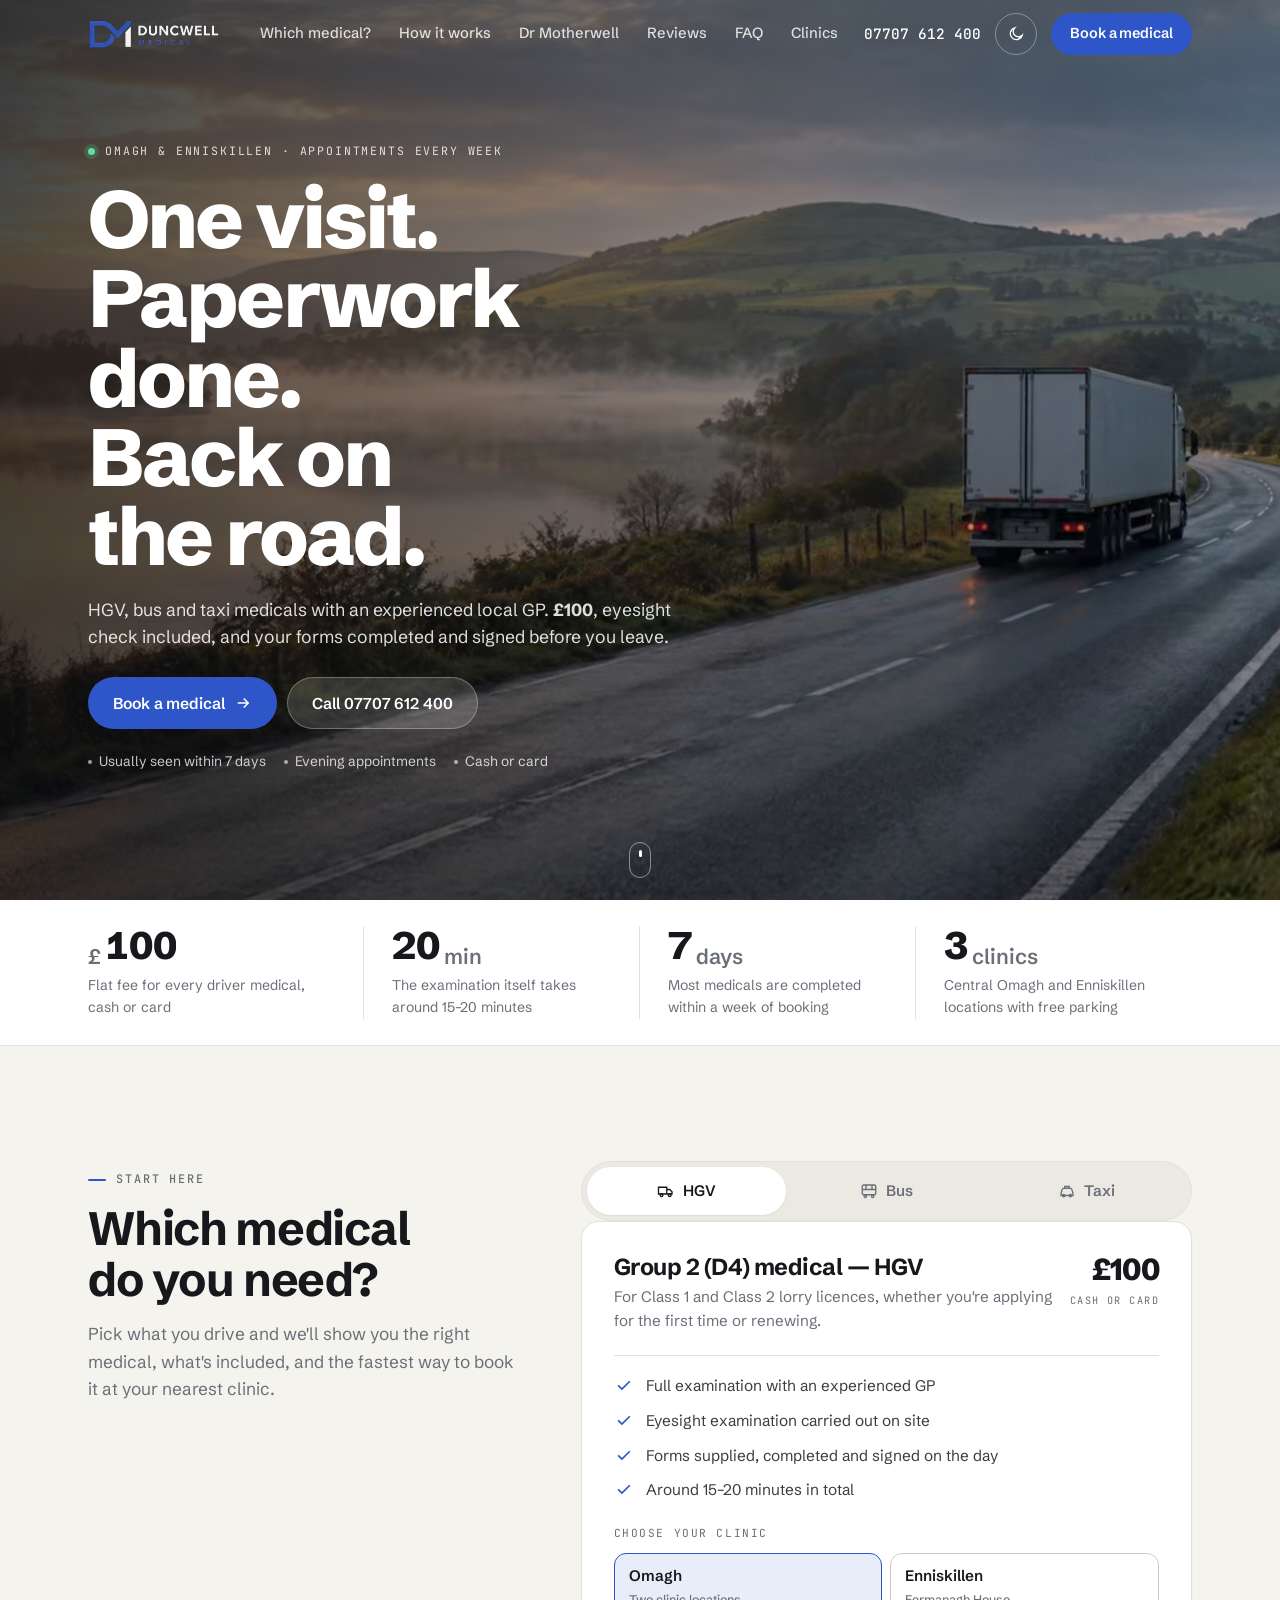
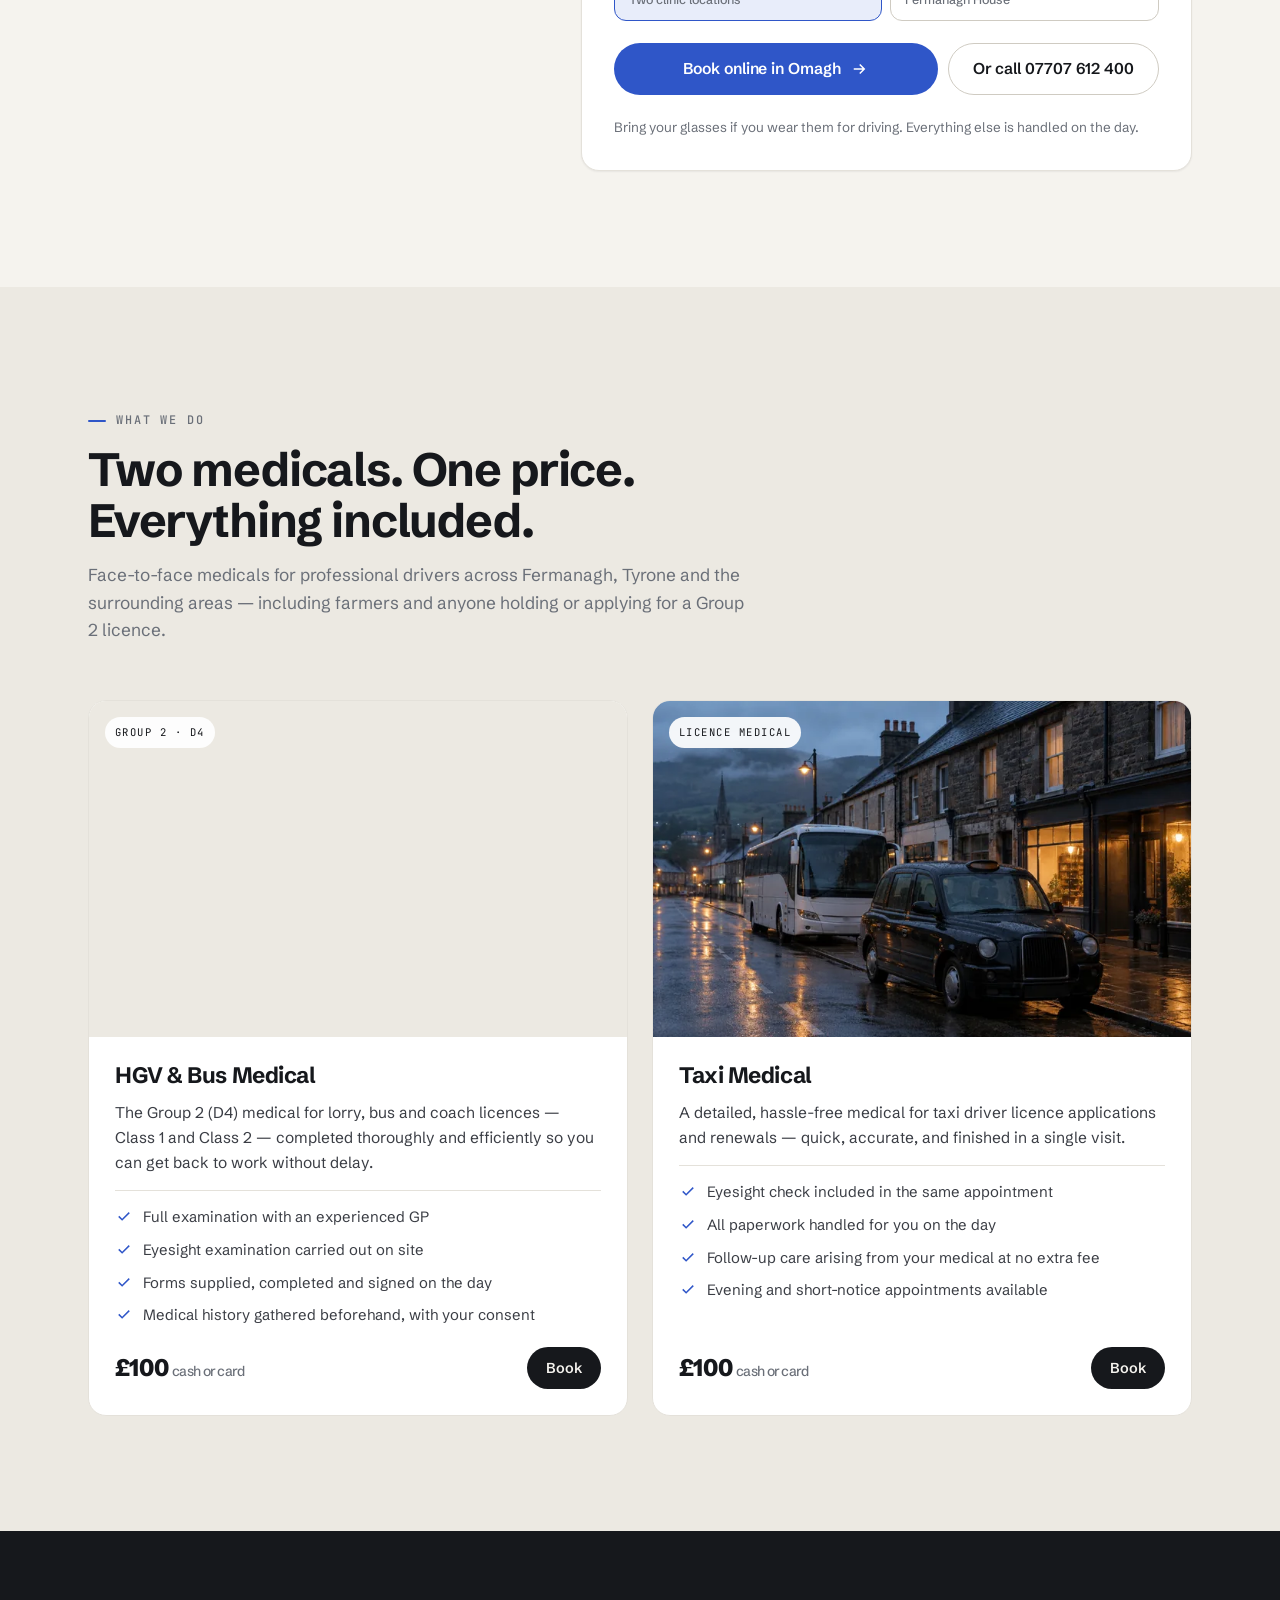
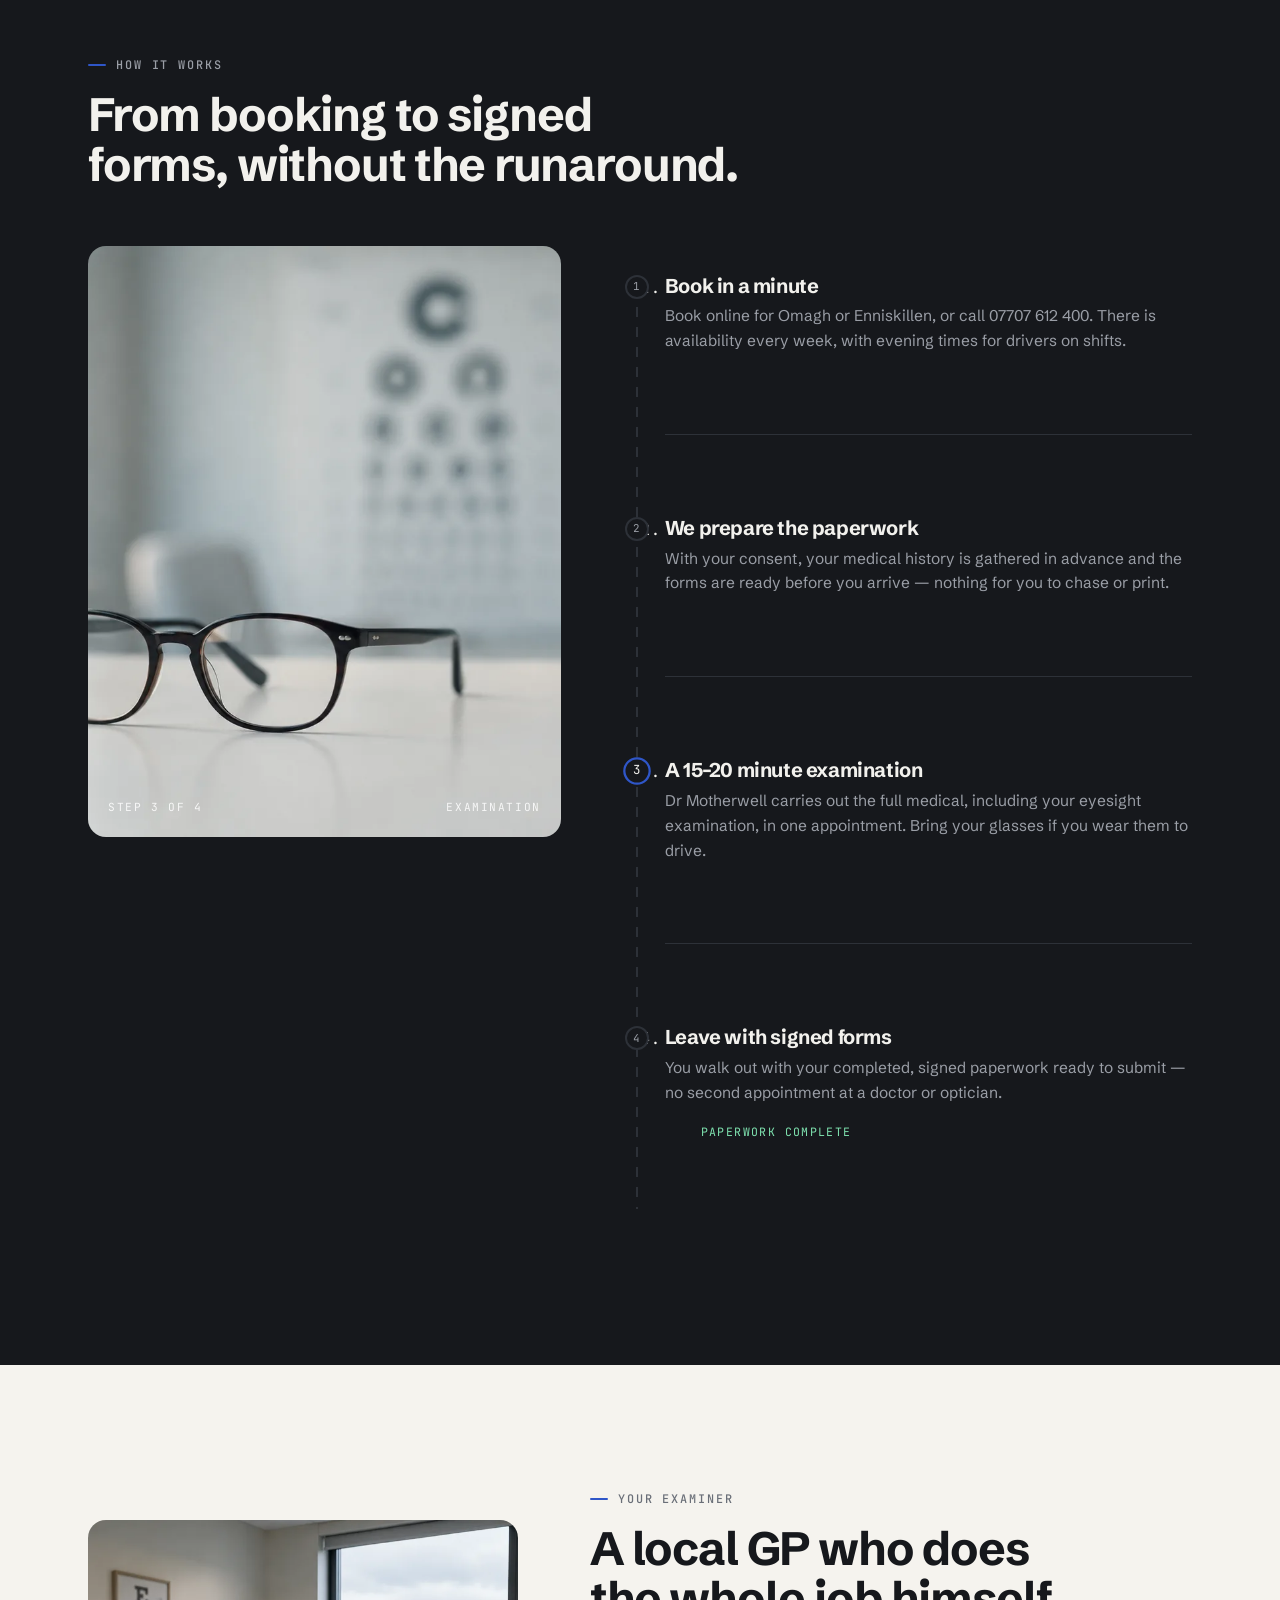
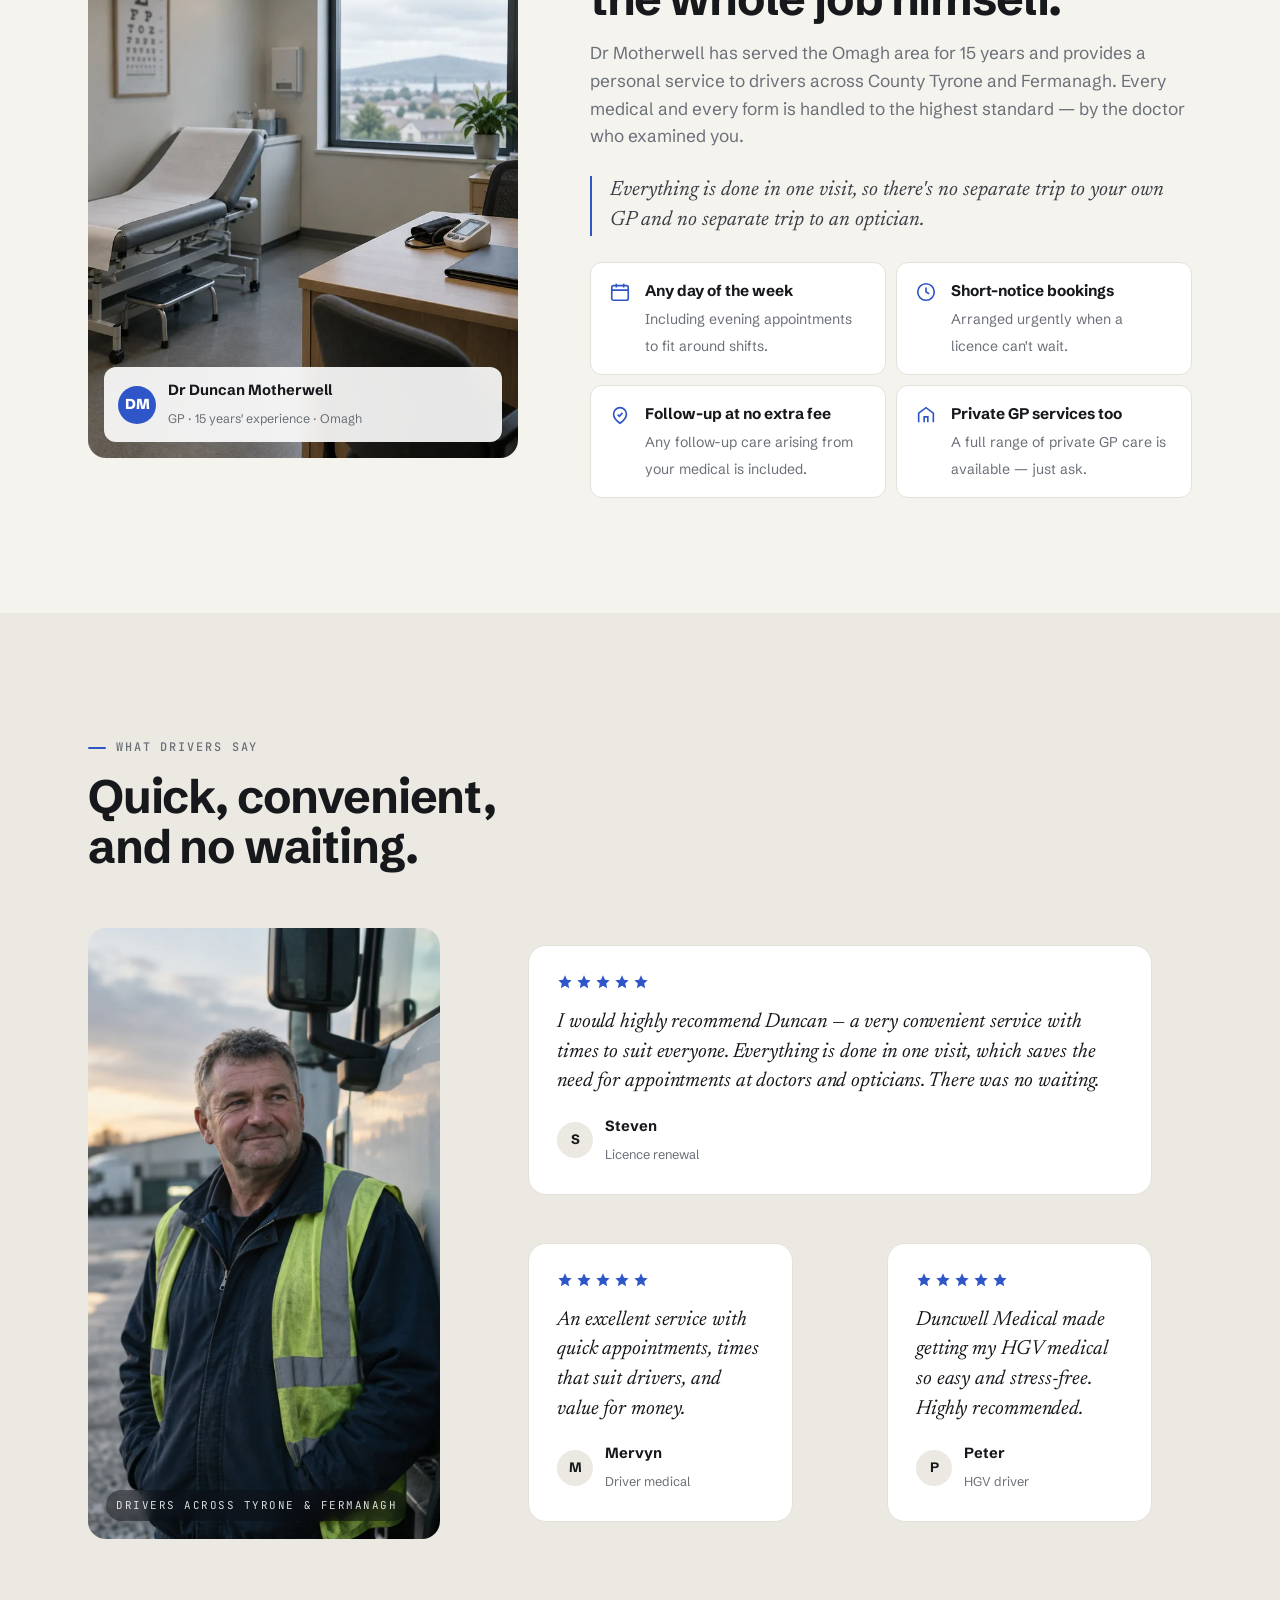
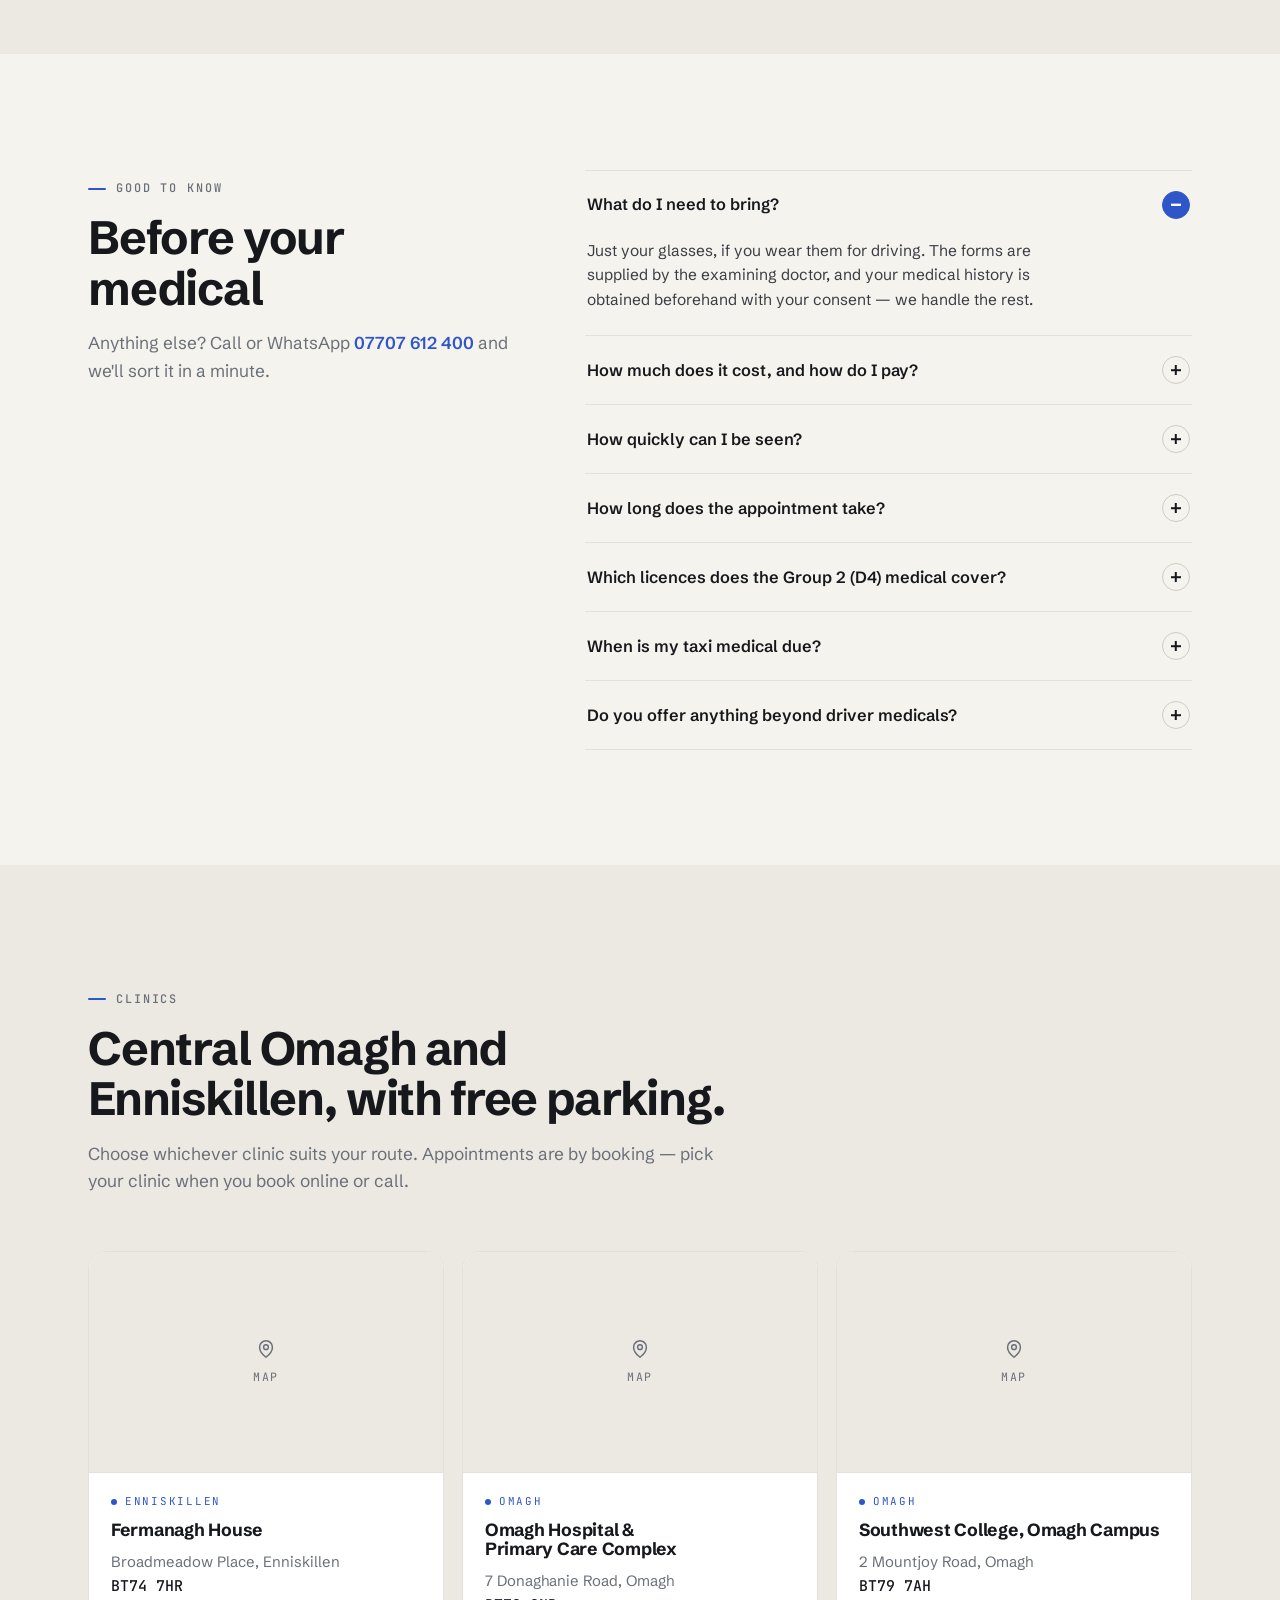
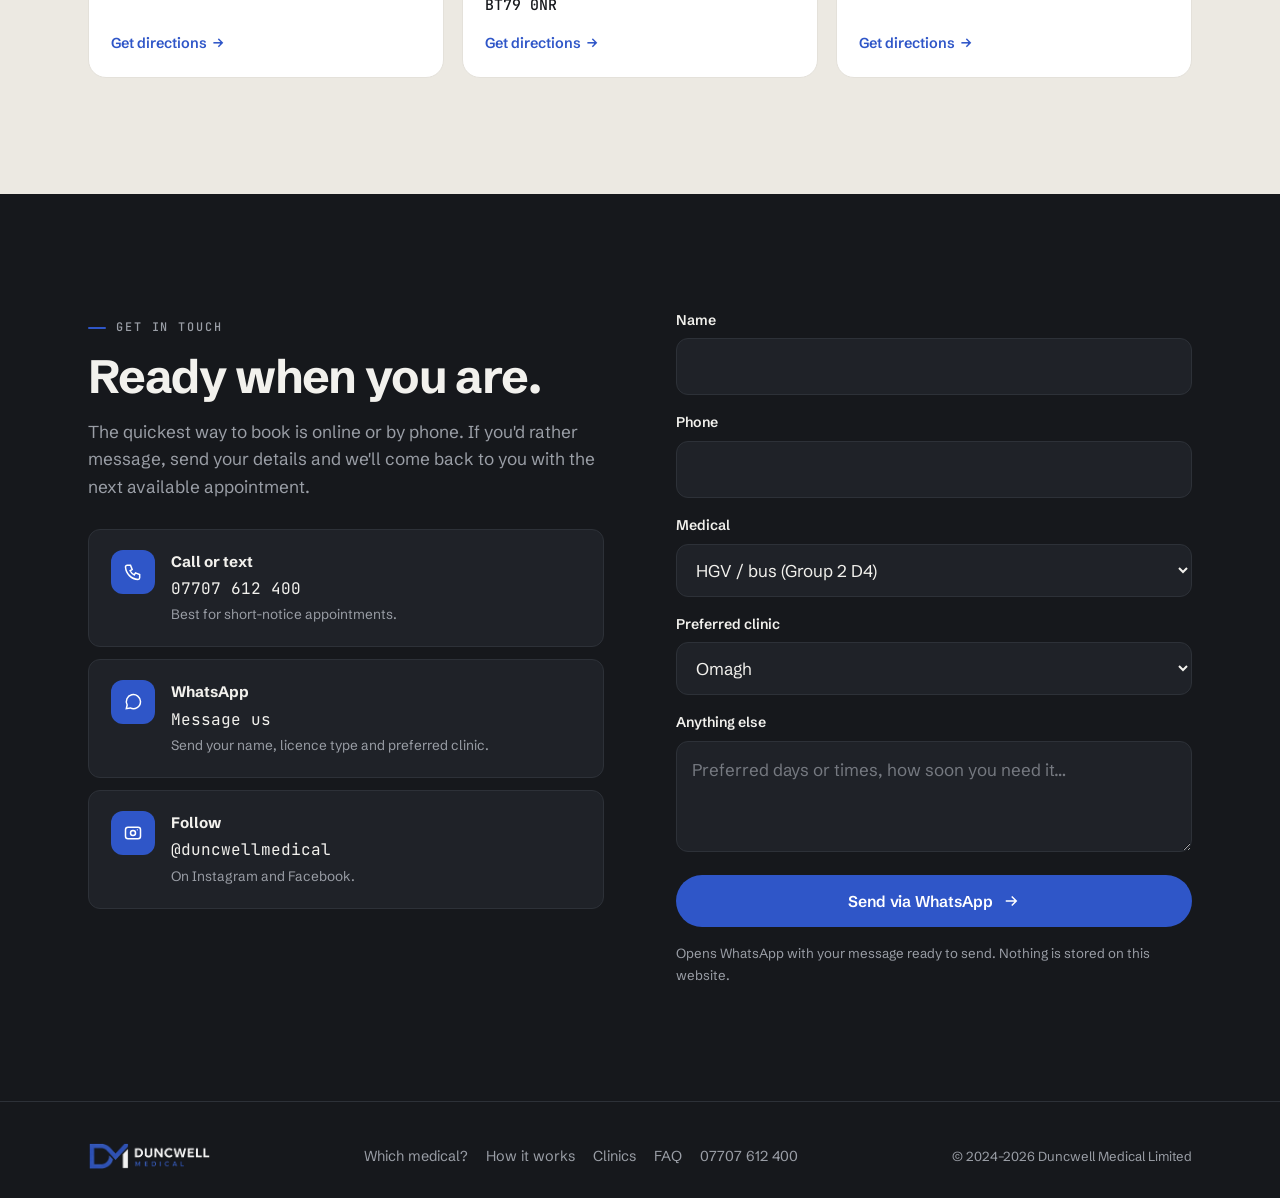
==== v2/index.html @ a9b745e6 "Add v2 site: photo-led mobile-first redesign with booking chooser Co-Authored-By: Claude Fable 5.1 <" ====
<!DOCTYPE html>
<html lang="en-GB">
<head>
<meta charset="utf-8">
<meta name="viewport" content="width=device-width, initial-scale=1, viewport-fit=cover">
<title>Duncwell Medical — HGV, Taxi &amp; Bus Driver Medicals in Omagh &amp; Enniskillen</title>
<meta name="description" content="Driver medicals with an experienced local GP in Omagh and Enniskillen. HGV, bus and taxi medicals for £100 — eyesight check included and paperwork completed on the day. Call 07707 612 400.">
<meta name="theme-color" content="#16181C">
<meta property="og:type" content="website">
<meta property="og:title" content="Duncwell Medical — Driver Medicals, Omagh &amp; Enniskillen">
<meta property="og:description" content="One visit. Paperwork done. Back on the road. HGV, bus and taxi medicals for £100 with a local GP.">
<meta property="og:image" content="assets/img/hero-1920.jpg">
<link rel="preconnect" href="https://fonts.googleapis.com">
<link rel="preconnect" href="https://fonts.gstatic.com" crossorigin>
<link rel="stylesheet" href="https://fonts.googleapis.com/css2?family=Schibsted+Grotesk:ital,wght@0,400..900;1,400..900&family=Newsreader:ital,opsz,wght@1,6..72,400;1,6..72,500&family=JetBrains+Mono:wght@400;500&display=swap">
<link rel="stylesheet" href="assets/css/site.css">
<link rel="preload" as="image" href="assets/img/hero-768.webp" imagesrcset="assets/img/hero-768.webp 768w, assets/img/hero-1280.webp 1280w, assets/img/hero-1920.webp 1920w" imagesizes="100vw" fetchpriority="high">
<script>
  /* Theme before first paint: light by default, remember the visitor's choice */
  (function(){var t='light';try{var s=localStorage.getItem('dw2-theme');if(s==='dark'||s==='light')t=s;}catch(e){}document.documentElement.dataset.theme=t;})();
</script>
<script type="application/ld+json">
{
  "@context":"https://schema.org",
  "@type":"MedicalBusiness",
  "name":"Duncwell Medical Limited",
  "description":"HGV, bus and taxi driver medicals in Omagh and Enniskillen, Northern Ireland, carried out by an experienced GP. £100, eyesight check included, paperwork completed on the day.",
  "telephone":"+447707612400",
  "priceRange":"£100",
  "url":"https://www.duncwellmedical.com/",
  "sameAs":["https://instagram.com/duncwellmedical"],
  "areaServed":["County Fermanagh","County Tyrone"],
  "address":[
    {"@type":"PostalAddress","streetAddress":"Fermanagh House, Broadmeadow Place","addressLocality":"Enniskillen","postalCode":"BT74 7HR","addressCountry":"GB"},
    {"@type":"PostalAddress","streetAddress":"Omagh Hospital and Primary Care Complex, 7 Donaghanie Road","addressLocality":"Omagh","postalCode":"BT79 0NR","addressCountry":"GB"},
    {"@type":"PostalAddress","streetAddress":"Southwest College Omagh Campus, 2 Mountjoy Road","addressLocality":"Omagh","postalCode":"BT79 7AH","addressCountry":"GB"}
  ]
}
</script>
</head>
<body class="has-bar">
<a class="skip" href="#main">Skip to content</a>

<!-- ============ HEADER ============ -->
<header class="header over" id="header">
  <div class="wrap">
    <a class="brand" href="#top" aria-label="Duncwell Medical — home">
      <img class="logo-light" src="assets/img/logo-light.png" alt="Duncwell Medical" width="521" height="120">
      <img class="logo-dark" src="assets/img/logo-dark.png" alt="Duncwell Medical" width="521" height="120">
    </a>
    <nav class="nav" aria-label="Main">
      <a href="#chooser">Which medical?</a>
      <a href="#process">How it works</a>
      <a href="#doctor">Dr Motherwell</a>
      <a href="#reviews">Reviews</a>
      <a href="#faq">FAQ</a>
      <a href="#locations">Clinics</a>
    </nav>
    <a class="hdr-phone" href="tel:+447707612400">07707 612 400</a>
    <button class="icon-btn theme-toggle" id="themeToggle" aria-label="Switch between light and dark theme">
      <svg class="ic-moon" width="17" height="17" viewBox="0 0 24 24" fill="none" stroke="currentColor" stroke-width="1.8" aria-hidden="true"><path d="M20 14.5A8.5 8.5 0 1 1 9.5 4a7 7 0 0 0 10.5 10.5z"/></svg>
      <svg class="ic-sun" width="17" height="17" viewBox="0 0 24 24" fill="none" stroke="currentColor" stroke-width="1.8" aria-hidden="true"><circle cx="12" cy="12" r="4.2"/><path d="M12 2v2.4M12 19.6V22M2 12h2.4M19.6 12H22M4.9 4.9l1.7 1.7M17.4 17.4l1.7 1.7M19.1 4.9l-1.7 1.7M6.6 17.4l-1.7 1.7"/></svg>
    </button>
    <button class="btn btn-blue btn-sm hdr-book" data-open-sheet>Book a medical</button>
    <button class="icon-btn burger" id="burger" aria-label="Open menu" aria-expanded="false" aria-controls="menu"><span></span><span></span><span></span></button>
  </div>
</header>

<nav class="menu" id="menu" aria-label="Mobile">
  <a class="m" href="#chooser">Which medical do I need?</a>
  <a class="m" href="#process">How it works</a>
  <a class="m" href="#doctor">Dr Motherwell</a>
  <a class="m" href="#reviews">Reviews</a>
  <a class="m" href="#faq">FAQ</a>
  <a class="m" href="#locations">Clinics &amp; parking</a>
  <div class="menu-ctas">
    <button class="btn btn-blue" data-open-sheet>Book a medical</button>
    <a class="btn btn-line" href="tel:+447707612400">Call 07707 612 400</a>
  </div>
  <p class="menu-foot">Duncwell Medical Limited · Omagh &amp; Enniskillen</p>
</nav>

<main id="main">
<div id="top"></div>

<!-- ============ HERO ============ -->
<section class="hero" id="hero">
  <div class="hero-media" aria-hidden="true">
    <picture>
      <source type="image/webp" srcset="assets/img/hero-768.webp 768w, assets/img/hero-1280.webp 1280w, assets/img/hero-1920.webp 1920w" sizes="100vw">
      <img src="assets/img/hero-1920.jpg" alt="" width="1920" height="1080" fetchpriority="high" decoding="async">
    </picture>
    <video id="heroVideo" muted playsinline preload="none" poster="assets/img/hero-1920.jpg" aria-hidden="true" tabindex="-1"></video>
  </div>
  <div class="wrap">
    <p class="hero-eyebrow"><span class="dot"></span>Omagh &amp; Enniskillen · Appointments every week</p>
    <h1>
      <span class="l"><span>One visit.</span></span>
      <span class="l"><span>Paperwork done.</span></span>
      <span class="l"><span>Back on the road.</span></span>
    </h1>
    <p class="hero-sub">HGV, bus and taxi medicals with an experienced local GP. <strong>£100</strong>, eyesight check included, and your forms completed and signed before you leave.</p>
    <div class="hero-ctas">
      <button class="btn btn-blue" data-open-sheet>Book a medical <svg class="i arr" viewBox="0 0 24 24" fill="none" stroke="currentColor" stroke-width="2" aria-hidden="true"><path d="M5 12h14M13 6l6 6-6 6"/></svg></button>
      <a class="btn btn-glass" href="tel:+447707612400">Call 07707 612 400</a>
    </div>
    <p class="hero-meta"><span>Usually seen within 7 days</span><span>Evening appointments</span><span>Cash or card</span></p>
  </div>
  <div class="hero-scroll" aria-hidden="true"></div>
</section>

<!-- ============ FACT RAIL ============ -->
<section class="rail" aria-label="Key facts">
  <div class="wrap">
    <div class="rail-track">
      <div class="fact rv">
        <div class="n"><small>£</small><span class="odo" data-odo="100">100</span></div>
        <p class="d">Flat fee for every driver medical, cash or card</p>
      </div>
      <div class="fact rv" style="--d:.06s">
        <div class="n"><span class="odo" data-odo="20">20</span><small>min</small></div>
        <p class="d">The examination itself takes around 15–20 minutes</p>
      </div>
      <div class="fact rv" style="--d:.12s">
        <div class="n"><span class="odo" data-odo="7">7</span><small>days</small></div>
        <p class="d">Most medicals are completed within a week of booking</p>
      </div>
      <div class="fact rv" style="--d:.18s">
        <div class="n"><span class="odo" data-odo="3">3</span><small>clinics</small></div>
        <p class="d">Central Omagh and Enniskillen locations with free parking</p>
      </div>
    </div>
  </div>
</section>

<!-- ============ CHOOSER ============ -->
<section class="sec" id="chooser">
  <div class="wrap chooser-grid">
    <div class="sec-head rv">
      <p class="eyebrow">Start here</p>
      <h2>Which medical do you need?</h2>
      <p class="lede">Pick what you drive and we'll show you the right medical, what's included, and the fastest way to book it at your nearest clinic.</p>
    </div>
    <div class="rv" style="--d:.1s">
      <div class="seg" role="tablist" aria-label="What do you drive?" data-chooser="page">
        <span class="ind" aria-hidden="true"></span>
        <button role="tab" aria-selected="true" data-type="hgv">
          <svg class="i" viewBox="0 0 24 24" fill="none" stroke="currentColor" stroke-width="1.8" aria-hidden="true"><path d="M2 7h11v9H2zM13 10h4l3 3v3h-7z"/><circle cx="6" cy="17.5" r="1.8"/><circle cx="17" cy="17.5" r="1.8"/></svg>HGV
        </button>
        <button role="tab" aria-selected="false" data-type="bus">
          <svg class="i" viewBox="0 0 24 24" fill="none" stroke="currentColor" stroke-width="1.8" aria-hidden="true"><rect x="3" y="4" width="18" height="13" rx="2"/><path d="M3 10h18M8 4v6M16 4v6"/><circle cx="7" cy="19" r="1.6"/><circle cx="17" cy="19" r="1.6"/></svg>Bus
        </button>
        <button role="tab" aria-selected="false" data-type="taxi">
          <svg class="i" viewBox="0 0 24 24" fill="none" stroke="currentColor" stroke-width="1.8" aria-hidden="true"><path d="M4 15l1.5-5A2 2 0 0 1 7.4 8.5h9.2a2 2 0 0 1 1.9 1.5L20 15v3H4zM9 8.5V6h6v2.5"/><circle cx="7.5" cy="18" r="1.6"/><circle cx="16.5" cy="18" r="1.6"/></svg>Taxi
        </button>
      </div>
      <div class="result" data-result="page"></div>
    </div>
  </div>
</section>

<!-- ============ SERVICES ============ -->
<section class="sec alt" id="services">
  <div class="wrap">
    <div class="sec-head rv">
      <p class="eyebrow">What we do</p>
      <h2>Two medicals. One price. Everything included.</h2>
      <p class="lede">Face-to-face medicals for professional drivers across Fermanagh, Tyrone and the surrounding areas — including farmers and anyone holding or applying for a Group 2 licence.</p>
    </div>
    <div class="svc-grid">
      <article class="svc rv">
        <div class="pic">
          <picture>
            <source type="image/webp" srcset="assets/img/cab-700.webp 700w, assets/img/cab-1200.webp 1200w" sizes="(min-width:900px) 560px, 100vw">
            <img src="assets/img/cab-1200.jpg" alt="View from a lorry cab of a quiet rural road at dawn" width="1200" height="892" loading="lazy" decoding="async">
          </picture>
          <span class="tag">Group 2 · D4</span>
        </div>
        <div class="body">
          <h3>HGV &amp; Bus Medical</h3>
          <p class="desc">The Group 2 (D4) medical for lorry, bus and coach licences — Class 1 and Class 2 — completed thoroughly and efficiently so you can get back to work without delay.</p>
          <ul>
            <li><svg viewBox="0 0 24 24" fill="none" stroke="currentColor" stroke-width="2" aria-hidden="true"><path d="M5 12.5l4.5 4.5L19 7.5"/></svg>Full examination with an experienced GP</li>
            <li><svg viewBox="0 0 24 24" fill="none" stroke="currentColor" stroke-width="2" aria-hidden="true"><path d="M5 12.5l4.5 4.5L19 7.5"/></svg>Eyesight examination carried out on site</li>
            <li><svg viewBox="0 0 24 24" fill="none" stroke="currentColor" stroke-width="2" aria-hidden="true"><path d="M5 12.5l4.5 4.5L19 7.5"/></svg>Forms supplied, completed and signed on the day</li>
            <li><svg viewBox="0 0 24 24" fill="none" stroke="currentColor" stroke-width="2" aria-hidden="true"><path d="M5 12.5l4.5 4.5L19 7.5"/></svg>Medical history gathered beforehand, with your consent</li>
          </ul>
          <div class="foot">
            <span class="amt">£100<small>cash or card</small></span>
            <button class="btn btn-ink btn-sm" data-open-sheet data-preselect="hgv">Book</button>
          </div>
        </div>
      </article>
      <article class="svc rv" style="--d:.1s">
        <div class="pic">
          <picture>
            <source type="image/webp" srcset="assets/img/town-700.webp 700w, assets/img/town-1200.webp 1200w" sizes="(min-width:900px) 560px, 100vw">
            <img src="assets/img/town-1200.jpg" alt="A taxi and coach on a rainy market-town street at dusk" width="1200" height="892" loading="lazy" decoding="async">
          </picture>
          <span class="tag">Licence medical</span>
        </div>
        <div class="body">
          <h3>Taxi Medical</h3>
          <p class="desc">A detailed, hassle-free medical for taxi driver licence applications and renewals — quick, accurate, and finished in a single visit.</p>
          <ul>
            <li><svg viewBox="0 0 24 24" fill="none" stroke="currentColor" stroke-width="2" aria-hidden="true"><path d="M5 12.5l4.5 4.5L19 7.5"/></svg>Eyesight check included in the same appointment</li>
            <li><svg viewBox="0 0 24 24" fill="none" stroke="currentColor" stroke-width="2" aria-hidden="true"><path d="M5 12.5l4.5 4.5L19 7.5"/></svg>All paperwork handled for you on the day</li>
            <li><svg viewBox="0 0 24 24" fill="none" stroke="currentColor" stroke-width="2" aria-hidden="true"><path d="M5 12.5l4.5 4.5L19 7.5"/></svg>Follow-up care arising from your medical at no extra fee</li>
            <li><svg viewBox="0 0 24 24" fill="none" stroke="currentColor" stroke-width="2" aria-hidden="true"><path d="M5 12.5l4.5 4.5L19 7.5"/></svg>Evening and short-notice appointments available</li>
          </ul>
          <div class="foot">
            <span class="amt">£100<small>cash or card</small></span>
            <button class="btn btn-ink btn-sm" data-open-sheet data-preselect="taxi">Book</button>
          </div>
        </div>
      </article>
    </div>
  </div>
</section>

<!-- ============ PROCESS ============ -->
<section class="sec on-dark process" id="process">
  <div class="wrap">
    <div class="sec-head rv">
      <p class="eyebrow">How it works</p>
      <h2>From booking to signed forms, without the runaround.</h2>
    </div>
    <div class="proc-grid">
      <div class="proc-media rv" aria-hidden="true">
        <img class="on" src="assets/img/cab-1200.webp" alt="" width="1200" height="892" loading="lazy" data-step="1">
        <img src="assets/img/desk-1200.webp" alt="" width="1200" height="892" loading="lazy" data-step="2">
        <img src="assets/img/eyes-1200.webp" alt="" width="1200" height="892" loading="lazy" data-step="3">
        <img src="assets/img/driver-1200.webp" alt="" width="1200" height="1516" loading="lazy" data-step="4">
        <div class="cap"><span id="procLabel">Step 1 of 4</span><span class="bar"><i id="procBar"></i></span><span>Booking</span></div>
      </div>
      <ol class="steps" id="steps">
        <li class="step active rv" data-step="1">
          <span class="no">1</span>
          <h3>Book in a minute</h3>
          <p>Book online for Omagh or Enniskillen, or call 07707&nbsp;612&nbsp;400. There is availability every week, with evening times for drivers on shifts.</p>
          <div class="mini"><img src="assets/img/cab-700.webp" alt="" width="700" height="520" loading="lazy"></div>
        </li>
        <li class="step rv" data-step="2">
          <span class="no">2</span>
          <h3>We prepare the paperwork</h3>
          <p>With your consent, your medical history is gathered in advance and the forms are ready before you arrive — nothing for you to chase or print.</p>
          <div class="mini"><img src="assets/img/desk-700.webp" alt="" width="700" height="520" loading="lazy"></div>
        </li>
        <li class="step rv" data-step="3">
          <span class="no">3</span>
          <h3>A 15–20 minute examination</h3>
          <p>Dr Motherwell carries out the full medical, including your eyesight examination, in one appointment. Bring your glasses if you wear them to drive.</p>
          <div class="mini"><img src="assets/img/eyes-700.webp" alt="" width="700" height="520" loading="lazy"></div>
        </li>
        <li class="step rv" data-step="4">
          <span class="no">4</span>
          <h3>Leave with signed forms</h3>
          <p>You walk out with your completed, signed paperwork ready to submit — no second appointment at a doctor or optician.</p>
          <span class="done" aria-hidden="true"><svg viewBox="0 0 26 26"><circle class="ring" cx="13" cy="13" r="12"/><path class="tick" d="M7.5 13.5l3.6 3.5L18.5 9.5"/></svg>Paperwork complete</span>
          <div class="mini"><img src="assets/img/driver-700.webp" alt="" width="700" height="884" loading="lazy"></div>
        </li>
      </ol>
    </div>
  </div>
</section>

<!-- ============ DOCTOR ============ -->
<section class="sec" id="doctor">
  <div class="wrap doc-grid">
    <div class="doc-pic rv">
      <!-- Swap this consulting-room image for Dr Motherwell's portrait when available (4:5, ≥1000×1250px) -->
      <picture>
        <source type="image/webp" srcset="assets/img/room-700.webp 700w, assets/img/room-1200.webp 1200w" sizes="(min-width:900px) 480px, 100vw">
        <img src="assets/img/room-1200.jpg" alt="A calm, modern GP consulting room with an examination couch and eye chart" width="1200" height="1516" loading="lazy" decoding="async">
      </picture>
      <div class="plate"><span class="av">DM</span><div><b>Dr Duncan Motherwell</b><small>GP · 15 years' experience · Omagh</small></div></div>
    </div>
    <div>
      <div class="sec-head rv" style="margin-bottom:0">
        <p class="eyebrow">Your examiner</p>
        <h2>A local GP who does the whole job himself.</h2>
        <p class="lede">Dr Motherwell has served the Omagh area for 15 years and provides a personal service to drivers across County Tyrone and Fermanagh. Every medical and every form is handled to the highest standard — by the doctor who examined you.</p>
      </div>
      <p class="pull rv">Everything is done in one visit, so there's no separate trip to your own GP and no separate trip to an optician.</p>
      <div class="creds">
        <div class="cred rv"><svg viewBox="0 0 24 24" fill="none" stroke="currentColor" stroke-width="1.8" aria-hidden="true"><rect x="3" y="5" width="18" height="16" rx="2"/><path d="M8 3v4M16 3v4M3 10h18"/></svg><div><b>Any day of the week</b><span>Including evening appointments to fit around shifts.</span></div></div>
        <div class="cred rv" style="--d:.06s"><svg viewBox="0 0 24 24" fill="none" stroke="currentColor" stroke-width="1.8" aria-hidden="true"><circle cx="12" cy="12" r="9"/><path d="M12 7v5l3.5 2"/></svg><div><b>Short-notice bookings</b><span>Arranged urgently when a licence can't wait.</span></div></div>
        <div class="cred rv" style="--d:.12s"><svg viewBox="0 0 24 24" fill="none" stroke="currentColor" stroke-width="1.8" aria-hidden="true"><path d="M12 21s-7-4.5-7-10a7 7 0 0 1 14 0c0 5.5-7 10-7 10z"/><path d="M9.5 11.5l1.8 1.8 3.4-3.6"/></svg><div><b>Follow-up at no extra fee</b><span>Any follow-up care arising from your medical is included.</span></div></div>
        <div class="cred rv" style="--d:.18s"><svg viewBox="0 0 24 24" fill="none" stroke="currentColor" stroke-width="1.8" aria-hidden="true"><path d="M4 20V10l8-6 8 6v10"/><path d="M10 20v-6h4v6"/></svg><div><b>Private GP services too</b><span>A full range of private GP care is available — just ask.</span></div></div>
      </div>
    </div>
  </div>
</section>

<!-- ============ REVIEWS ============ -->
<section class="sec alt" id="reviews">
  <div class="wrap">
    <div class="sec-head rv">
      <p class="eyebrow">What drivers say</p>
      <h2>Quick, convenient, and no waiting.</h2>
    </div>
    <div class="rev-grid">
      <div class="rev-pic rv" aria-hidden="true">
        <img src="assets/img/driver-1200.webp" alt="" width="1200" height="1516" loading="lazy">
        <span class="cap">Drivers across Tyrone &amp; Fermanagh</span>
      </div>
      <div>
        <div class="rev-track" id="revTrack">
          <figure class="rev rv">
            <div class="stars" aria-label="5 out of 5"><svg viewBox="0 0 24 24" fill="currentColor"><path d="M12 2l3 6.6 7 .8-5.2 4.8 1.4 7L12 17.7 5.8 21.2l1.4-7L2 9.4l7-.8z"/></svg><svg viewBox="0 0 24 24" fill="currentColor"><path d="M12 2l3 6.6 7 .8-5.2 4.8 1.4 7L12 17.7 5.8 21.2l1.4-7L2 9.4l7-.8z"/></svg><svg viewBox="0 0 24 24" fill="currentColor"><path d="M12 2l3 6.6 7 .8-5.2 4.8 1.4 7L12 17.7 5.8 21.2l1.4-7L2 9.4l7-.8z"/></svg><svg viewBox="0 0 24 24" fill="currentColor"><path d="M12 2l3 6.6 7 .8-5.2 4.8 1.4 7L12 17.7 5.8 21.2l1.4-7L2 9.4l7-.8z"/></svg><svg viewBox="0 0 24 24" fill="currentColor"><path d="M12 2l3 6.6 7 .8-5.2 4.8 1.4 7L12 17.7 5.8 21.2l1.4-7L2 9.4l7-.8z"/></svg></div>
            <blockquote>I would highly recommend Duncan — a very convenient service with times to suit everyone. Everything is done in one visit, which saves the need for appointments at doctors and opticians. There was no waiting.</blockquote>
            <figcaption><span class="av">S</span><div><b>Steven</b><small>Licence renewal</small></div></figcaption>
          </figure>
          <figure class="rev rv" style="--d:.08s">
            <div class="stars" aria-label="5 out of 5"><svg viewBox="0 0 24 24" fill="currentColor"><path d="M12 2l3 6.6 7 .8-5.2 4.8 1.4 7L12 17.7 5.8 21.2l1.4-7L2 9.4l7-.8z"/></svg><svg viewBox="0 0 24 24" fill="currentColor"><path d="M12 2l3 6.6 7 .8-5.2 4.8 1.4 7L12 17.7 5.8 21.2l1.4-7L2 9.4l7-.8z"/></svg><svg viewBox="0 0 24 24" fill="currentColor"><path d="M12 2l3 6.6 7 .8-5.2 4.8 1.4 7L12 17.7 5.8 21.2l1.4-7L2 9.4l7-.8z"/></svg><svg viewBox="0 0 24 24" fill="currentColor"><path d="M12 2l3 6.6 7 .8-5.2 4.8 1.4 7L12 17.7 5.8 21.2l1.4-7L2 9.4l7-.8z"/></svg><svg viewBox="0 0 24 24" fill="currentColor"><path d="M12 2l3 6.6 7 .8-5.2 4.8 1.4 7L12 17.7 5.8 21.2l1.4-7L2 9.4l7-.8z"/></svg></div>
            <blockquote>An excellent service with quick appointments, times that suit drivers, and value for money.</blockquote>
            <figcaption><span class="av">M</span><div><b>Mervyn</b><small>Driver medical</small></div></figcaption>
          </figure>
          <figure class="rev rv" style="--d:.16s">
            <div class="stars" aria-label="5 out of 5"><svg viewBox="0 0 24 24" fill="currentColor"><path d="M12 2l3 6.6 7 .8-5.2 4.8 1.4 7L12 17.7 5.8 21.2l1.4-7L2 9.4l7-.8z"/></svg><svg viewBox="0 0 24 24" fill="currentColor"><path d="M12 2l3 6.6 7 .8-5.2 4.8 1.4 7L12 17.7 5.8 21.2l1.4-7L2 9.4l7-.8z"/></svg><svg viewBox="0 0 24 24" fill="currentColor"><path d="M12 2l3 6.6 7 .8-5.2 4.8 1.4 7L12 17.7 5.8 21.2l1.4-7L2 9.4l7-.8z"/></svg><svg viewBox="0 0 24 24" fill="currentColor"><path d="M12 2l3 6.6 7 .8-5.2 4.8 1.4 7L12 17.7 5.8 21.2l1.4-7L2 9.4l7-.8z"/></svg><svg viewBox="0 0 24 24" fill="currentColor"><path d="M12 2l3 6.6 7 .8-5.2 4.8 1.4 7L12 17.7 5.8 21.2l1.4-7L2 9.4l7-.8z"/></svg></div>
            <blockquote>Duncwell Medical made getting my HGV medical so easy and stress-free. Highly recommended.</blockquote>
            <figcaption><span class="av">P</span><div><b>Peter</b><small>HGV driver</small></div></figcaption>
          </figure>
        </div>
        <div class="rev-dots" id="revDots" aria-hidden="true"><i class="on"></i><i></i><i></i></div>
      </div>
    </div>
  </div>
</section>

<!-- ============ FAQ ============ -->
<section class="sec" id="faq">
  <div class="wrap faq-grid">
    <div class="sec-head rv">
      <p class="eyebrow">Good to know</p>
      <h2>Before your medical</h2>
      <p class="lede">Anything else? Call or WhatsApp <a href="tel:+447707612400" style="color:var(--blue);font-weight:600;text-decoration:none">07707 612 400</a> and we'll sort it in a minute.</p>
    </div>
    <div class="faq-list rv">
      <details class="faq" name="faq" open>
        <summary>What do I need to bring?<span class="pm" aria-hidden="true"></span></summary>
        <div class="a-wrap"><div><p class="a">Just your glasses, if you wear them for driving. The forms are supplied by the examining doctor, and your medical history is obtained beforehand with your consent — we handle the rest.</p></div></div>
      </details>
      <details class="faq" name="faq">
        <summary>How much does it cost, and how do I pay?<span class="pm" aria-hidden="true"></span></summary>
        <div class="a-wrap"><div><p class="a">Every driver medical is a flat £100, payable by cash or card on the day. The eyesight examination is part of the appointment, so there's no separate optician visit or fee.</p></div></div>
      </details>
      <details class="faq" name="faq">
        <summary>How quickly can I be seen?<span class="pm" aria-hidden="true"></span></summary>
        <div class="a-wrap"><div><p class="a">There is availability every week and most medicals are completed within 7 days of booking. If your licence can't wait, call us — urgent appointments can be arranged.</p></div></div>
      </details>
      <details class="faq" name="faq">
        <summary>How long does the appointment take?<span class="pm" aria-hidden="true"></span></summary>
        <div class="a-wrap"><div><p class="a">Around 15–20 minutes. You leave with your completed, signed paperwork ready to submit.</p></div></div>
      </details>
      <details class="faq" name="faq">
        <summary>Which licences does the Group 2 (D4) medical cover?<span class="pm" aria-hidden="true"></span></summary>
        <div class="a-wrap"><div><p class="a">Lorry and bus entitlements — Class 1 and Class 2 HGV, coaches and buses — for both first applications and renewals. Farmers and other Group 2 licence holders are welcome too. Not sure which you need? <a href="tel:+447707612400">Give us a call</a>.</p></div></div>
      </details>
      <details class="faq" name="faq">
        <summary>When is my taxi medical due?<span class="pm" aria-hidden="true"></span></summary>
        <div class="a-wrap"><div><p class="a">That depends on your licence and your age. Tell us where you are in the process when you book and we'll confirm exactly what you need.</p></div></div>
      </details>
      <details class="faq" name="faq">
        <summary>Do you offer anything beyond driver medicals?<span class="pm" aria-hidden="true"></span></summary>
        <div class="a-wrap"><div><p class="a">Yes — Dr Motherwell is a private GP and offers a full range of private GP services to the Omagh and Fermanagh area. Any follow-up care arising from a medical is included at no extra fee.</p></div></div>
      </details>
    </div>
  </div>
</section>

<!-- ============ LOCATIONS ============ -->
<section class="sec alt" id="locations">
  <div class="wrap">
    <div class="sec-head rv">
      <p class="eyebrow">Clinics</p>
      <h2>Central Omagh and Enniskillen, with free parking.</h2>
      <p class="lede">Choose whichever clinic suits your route. Appointments are by booking — pick your clinic when you book online or call.</p>
    </div>
    <div class="loc-grid">
      <article class="loc rv">
        <div class="map">
          <div class="fb" aria-hidden="true"><svg width="22" height="22" viewBox="0 0 24 24" fill="none" stroke="currentColor" stroke-width="1.6"><path d="M12 21s-7-5.5-7-11a7 7 0 0 1 14 0c0 5.5-7 11-7 11z"/><circle cx="12" cy="10" r="2.6"/></svg>Map</div>
          <iframe src="https://maps.google.com/maps?q=Fermanagh%20House%2C%20Broadmeadow%20Place%2C%20Enniskillen%20BT74%207HR&z=15&output=embed" loading="lazy" title="Map: Fermanagh House, Enniskillen" referrerpolicy="no-referrer-when-downgrade"></iframe>
        </div>
        <div class="body">
          <span class="town">Enniskillen</span>
          <h3>Fermanagh House</h3>
          <address>Broadmeadow Place, Enniskillen<br><span class="pc">BT74 7HR</span></address>
          <a class="dir" href="https://maps.google.com/?q=Fermanagh+House,+Broadmeadow+Place,+Enniskillen+BT74+7HR" target="_blank" rel="noopener">Get directions <span class="arr">→</span></a>
        </div>
      </article>
      <article class="loc rv" style="--d:.08s">
        <div class="map">
          <div class="fb" aria-hidden="true"><svg width="22" height="22" viewBox="0 0 24 24" fill="none" stroke="currentColor" stroke-width="1.6"><path d="M12 21s-7-5.5-7-11a7 7 0 0 1 14 0c0 5.5-7 11-7 11z"/><circle cx="12" cy="10" r="2.6"/></svg>Map</div>
          <iframe src="https://maps.google.com/maps?q=Omagh%20Hospital%20and%20Primary%20Care%20Complex%2C%207%20Donaghanie%20Road%2C%20Omagh%20BT79%200NR&z=15&output=embed" loading="lazy" title="Map: Omagh Hospital and Primary Care Complex" referrerpolicy="no-referrer-when-downgrade"></iframe>
        </div>
        <div class="body">
          <span class="town">Omagh</span>
          <h3>Omagh Hospital &amp; Primary Care Complex</h3>
          <address>7 Donaghanie Road, Omagh<br><span class="pc">BT79 0NR</span></address>
          <a class="dir" href="https://maps.google.com/?q=Omagh+Hospital+and+Primary+Care+Complex,+7+Donaghanie+Road,+Omagh+BT79+0NR" target="_blank" rel="noopener">Get directions <span class="arr">→</span></a>
        </div>
      </article>
      <article class="loc rv" style="--d:.16s">
        <div class="map">
          <div class="fb" aria-hidden="true"><svg width="22" height="22" viewBox="0 0 24 24" fill="none" stroke="currentColor" stroke-width="1.6"><path d="M12 21s-7-5.5-7-11a7 7 0 0 1 14 0c0 5.5-7 11-7 11z"/><circle cx="12" cy="10" r="2.6"/></svg>Map</div>
          <iframe src="https://maps.google.com/maps?q=Southwest%20College%20Omagh%20Campus%2C%202%20Mountjoy%20Road%2C%20Omagh%20BT79%207AH&z=15&output=embed" loading="lazy" title="Map: Southwest College, Omagh Campus" referrerpolicy="no-referrer-when-downgrade"></iframe>
        </div>
        <div class="body">
          <span class="town">Omagh</span>
          <h3>Southwest College, Omagh Campus</h3>
          <address>2 Mountjoy Road, Omagh<br><span class="pc">BT79 7AH</span></address>
          <a class="dir" href="https://maps.google.com/?q=Southwest+College+Omagh+Campus,+2+Mountjoy+Road,+Omagh+BT79+7AH" target="_blank" rel="noopener">Get directions <span class="arr">→</span></a>
        </div>
      </article>
    </div>
  </div>
</section>

<!-- ============ CONTACT ============ -->
<section class="sec on-dark" id="contact">
  <div class="wrap contact-grid">
    <div>
      <div class="sec-head rv" style="margin-bottom:28px">
        <p class="eyebrow">Get in touch</p>
        <h2>Ready when you are.</h2>
        <p class="lede">The quickest way to book is online or by phone. If you'd rather message, send your details and we'll come back to you with the next available appointment.</p>
      </div>
      <div class="cards-stack rv" style="--d:.08s">
        <a class="ccard" href="tel:+447707612400">
          <span class="ico"><svg width="20" height="20" viewBox="0 0 24 24" fill="none" stroke="currentColor" stroke-width="1.8" aria-hidden="true"><path d="M5 4h4l2 5-2.5 1.5a12 12 0 0 0 5 5L15 13l5 2v4a2 2 0 0 1-2 2A16 16 0 0 1 3 6a2 2 0 0 1 2-2z"/></svg></span>
          <span><b>Call or text</b><span class="v">07707 612 400</span><small>Best for short-notice appointments.</small></span>
        </a>
        <a class="ccard" href="https://wa.me/447707612400" target="_blank" rel="noopener">
          <span class="ico"><svg width="20" height="20" viewBox="0 0 24 24" fill="none" stroke="currentColor" stroke-width="1.8" aria-hidden="true"><path d="M21 11.5a8.5 8.5 0 0 1-12.4 7.6L4 20l1-4.4A8.5 8.5 0 1 1 21 11.5z"/></svg></span>
          <span><b>WhatsApp</b><span class="v">Message us</span><small>Send your name, licence type and preferred clinic.</small></span>
        </a>
        <a class="ccard" href="https://instagram.com/duncwellmedical" target="_blank" rel="noopener">
          <span class="ico"><svg width="20" height="20" viewBox="0 0 24 24" fill="none" stroke="currentColor" stroke-width="1.8" aria-hidden="true"><rect x="3" y="5" width="18" height="14" rx="3"/><circle cx="12" cy="12" r="3"/><circle cx="17.2" cy="8.2" r=".8" fill="currentColor" stroke="none"/></svg></span>
          <span><b>Follow</b><span class="v">@duncwellmedical</span><small>On Instagram and Facebook.</small></span>
        </a>
      </div>
    </div>
    <form class="enq rv" id="enquiry" style="--d:.12s">
      <div class="field"><label for="f-name">Name</label><input id="f-name" name="name" type="text" autocomplete="name" required></div>
      <div class="field"><label for="f-phone">Phone</label><input id="f-phone" name="phone" type="tel" autocomplete="tel" inputmode="tel" required></div>
      <div class="field"><label for="f-type">Medical</label>
        <select id="f-type" name="type"><option value="HGV / bus (Group 2 D4)">HGV / bus (Group 2 D4)</option><option value="Taxi">Taxi</option><option value="Not sure">Not sure yet</option></select>
      </div>
      <div class="field"><label for="f-clinic">Preferred clinic</label>
        <select id="f-clinic" name="clinic"><option>Omagh</option><option>Enniskillen</option><option>Either</option></select>
      </div>
      <div class="field"><label for="f-msg">Anything else</label><textarea id="f-msg" name="message" rows="3" placeholder="Preferred days or times, how soon you need it…"></textarea></div>
      <button class="btn btn-blue" type="submit">Send via WhatsApp <svg class="i arr" viewBox="0 0 24 24" fill="none" stroke="currentColor" stroke-width="2" aria-hidden="true"><path d="M5 12h14M13 6l6 6-6 6"/></svg></button>
      <p class="fnote">Opens WhatsApp with your message ready to send. Nothing is stored on this website.</p>
    </form>
  </div>
</section>
</main>

<footer class="footer">
  <div class="wrap">
    <img src="assets/img/logo-dark.png" alt="Duncwell Medical" width="521" height="120" loading="lazy">
    <nav aria-label="Footer">
      <a href="#chooser">Which medical?</a>
      <a href="#process">How it works</a>
      <a href="#locations">Clinics</a>
      <a href="#faq">FAQ</a>
      <a href="tel:+447707612400">07707 612 400</a>
    </nav>
    <p class="legal">© 2024–2026 Duncwell Medical Limited</p>
  </div>
</footer>

<!-- Mobile action bar -->
<div class="bar" id="bar">
  <a class="btn btn-line" href="tel:+447707612400" aria-label="Call 07707 612 400"><svg class="i" viewBox="0 0 24 24" fill="none" stroke="currentColor" stroke-width="1.8" aria-hidden="true"><path d="M5 4h4l2 5-2.5 1.5a12 12 0 0 0 5 5L15 13l5 2v4a2 2 0 0 1-2 2A16 16 0 0 1 3 6a2 2 0 0 1 2-2z"/></svg>Call</a>
  <button class="btn btn-blue" data-open-sheet>Book a medical <svg class="i arr" viewBox="0 0 24 24" fill="none" stroke="currentColor" stroke-width="2" aria-hidden="true"><path d="M5 12h14M13 6l6 6-6 6"/></svg></button>
</div>

<!-- Booking sheet -->
<dialog class="sheet" id="sheet" aria-labelledby="sheetTitle">
  <div class="sheet-inner">
    <div class="grab" aria-hidden="true"></div>
    <div class="sheet-head">
      <h3 id="sheetTitle">Book a medical</h3>
      <button class="close" data-close-sheet aria-label="Close"><svg width="14" height="14" viewBox="0 0 24 24" fill="none" stroke="currentColor" stroke-width="2.2" aria-hidden="true"><path d="M6 6l12 12M18 6L6 18"/></svg></button>
    </div>
    <div class="seg" role="tablist" aria-label="What do you drive?" data-chooser="sheet">
      <span class="ind" aria-hidden="true"></span>
      <button role="tab" aria-selected="true" data-type="hgv">HGV</button>
      <button role="tab" aria-selected="false" data-type="bus">Bus</button>
      <button role="tab" aria-selected="false" data-type="taxi">Taxi</button>
    </div>
    <div class="result" data-result="sheet"></div>
  </div>
</dialog>

<script src="assets/js/site.js" defer></script>
</body>
</html>
---- v2/assets/css/site.css ----
/* ==========================================================================
   Duncwell Medical — v2 stylesheet
   Mobile-first. Tokens → base → components → sections → motion.
   ========================================================================== */

/* ---------- Tokens ---------- */
:root{
  --paper:#F5F3EE;
  --paper-2:#ECE9E2;
  --card:#FFFFFF;
  --ink:#16181C;
  --ink-2:#3A3D44;
  --slate:#6A6F78;
  --mist:#E4E1DA;
  --mist-2:#CFCBC2;
  --blue:#2F56C8;
  --blue-deep:#2544A6;
  --blue-tint:#E8EDFA;
  --on-blue:#FFFFFF;
  --graphite:#16181C;
  --graphite-2:#1F2228;
  --on-graphite:#F2F1ED;
  --on-graphite-muted:#9A9EA6;
  --graphite-line:#2D3138;
  --scrim:rgba(10,12,16,.55);
  --shadow-1:0 1px 2px rgba(22,24,28,.06);
  --shadow-2:0 2px 4px rgba(22,24,28,.04), 0 24px 48px -24px rgba(22,24,28,.22);
  --radius:18px;
  --radius-sm:12px;
  --header-h:68px;
  --font-display:"Schibsted Grotesk",system-ui,-apple-system,"Segoe UI",sans-serif;
  --font-serif:"Newsreader",Georgia,"Times New Roman",serif;
  --font-mono:"JetBrains Mono",ui-monospace,SFMono-Regular,Menlo,monospace;
  --ease:cubic-bezier(.2,.65,.25,1);
  color-scheme:light;
}
:root[data-theme="dark"]{
  --paper:#121417;
  --paper-2:#17191D;
  --card:#1B1E23;
  --ink:#F2F1ED;
  --ink-2:#C9C8C2;
  --slate:#8F939B;
  --mist:#2A2E35;
  --mist-2:#3A3F48;
  --blue:#7D97EE;
  --blue-deep:#9AB0F3;
  --blue-tint:#1A2340;
  --on-blue:#0F1424;
  --graphite:#0C0D10;
  --graphite-2:#15171B;
  --on-graphite:#F2F1ED;
  --on-graphite-muted:#8F939B;
  --graphite-line:#262A31;
  --scrim:rgba(6,8,12,.62);
  --shadow-1:0 1px 2px rgba(0,0,0,.4);
  --shadow-2:0 2px 4px rgba(0,0,0,.3), 0 24px 48px -24px rgba(0,0,0,.7);
  color-scheme:dark;
}

/* ---------- Base ---------- */
*,*::before,*::after{box-sizing:border-box}
html{
  scroll-behavior:smooth;
  scroll-padding-top:calc(var(--header-h) + 16px);
  -webkit-text-size-adjust:100%;
  text-size-adjust:100%;
}
body{
  margin:0;
  background:var(--paper);
  color:var(--ink);
  font-family:var(--font-display);
  font-size:1.0625rem;
  line-height:1.6;
  -webkit-font-smoothing:antialiased;
  overflow-x:clip;
}
h1,h2,h3,h4{margin:0;font-weight:700;line-height:1.08;letter-spacing:-.025em;text-wrap:balance}
p{margin:0}
a{color:inherit}
img,svg,video{display:block;max-width:100%}
button{font:inherit;color:inherit;background:none;border:0;padding:0;cursor:pointer}
ul{margin:0;padding:0;list-style:none}
address{font-style:normal}
:focus-visible{outline:3px solid var(--blue);outline-offset:3px;border-radius:4px}
::selection{background:var(--blue);color:var(--on-blue)}

.skip{
  position:absolute;left:16px;top:-60px;z-index:1000;
  background:var(--ink);color:var(--paper);padding:10px 14px;border-radius:8px;
  font-weight:600;text-decoration:none;
}
.skip:focus{top:12px}

.wrap{width:100%;max-width:1200px;margin-inline:auto;padding-inline:20px}
@media (min-width:640px){.wrap{padding-inline:32px}}
@media (min-width:1200px){.wrap{padding-inline:48px}}

.eyebrow{
  font-family:var(--font-mono);
  font-size:.74rem;font-weight:500;letter-spacing:.16em;text-transform:uppercase;
  color:var(--slate);
  display:inline-flex;align-items:center;gap:10px;
}
.eyebrow::before{content:"";width:18px;height:2px;background:var(--blue);border-radius:2px}
.on-dark .eyebrow{color:var(--on-graphite-muted)}

.sec{padding-block:clamp(64px,9vw,120px)}
.sec-head{max-width:720px;margin-bottom:clamp(32px,5vw,56px)}
.sec-head h2{font-size:clamp(1.9rem,2.4vw + 1rem,3rem);margin-top:14px}
.sec-head .lede{margin-top:16px;font-size:1.08rem;color:var(--slate);max-width:38em;line-height:1.6}
.on-dark{background:var(--graphite);color:var(--on-graphite)}
.on-dark .sec-head .lede{color:var(--on-graphite-muted)}
.alt{background:var(--paper-2)}

/* ---------- Buttons ---------- */
.btn{
  position:relative;display:inline-flex;align-items:center;justify-content:center;gap:.6em;
  min-height:52px;padding:0 24px;border-radius:999px;
  font-weight:600;font-size:.98rem;letter-spacing:-.005em;text-decoration:none;
  border:1.5px solid transparent;cursor:pointer;
  transition:transform .18s var(--ease),background .2s,border-color .2s,color .2s,box-shadow .25s;
  -webkit-tap-highlight-color:transparent;
}
.btn:active{transform:scale(.97)}
.btn .i{width:18px;height:18px;flex:none}
.btn-blue{background:var(--blue);color:var(--on-blue)}
.btn-blue:hover{background:var(--blue-deep);box-shadow:0 14px 30px -14px color-mix(in srgb,var(--blue) 60%,transparent)}
.btn-ink{background:var(--ink);color:var(--paper)}
.btn-ink:hover{opacity:.92}
.btn-line{border-color:var(--mist-2);color:var(--ink);background:transparent}
.btn-line:hover{border-color:var(--ink)}
.btn-glass{
  background:rgba(255,255,255,.14);color:#fff;border-color:rgba(255,255,255,.28);
  -webkit-backdrop-filter:blur(10px);backdrop-filter:blur(10px);
}
.btn-glass:hover{background:rgba(255,255,255,.22)}
.btn-sm{min-height:42px;padding:0 18px;font-size:.9rem}
.btn-wide{width:100%}
.btn .arr{transition:transform .25s var(--ease)}
.btn:hover .arr{transform:translateX(4px)}

/* ---------- Header ---------- */
.header{
  position:fixed;inset:0 0 auto 0;z-index:100;
  height:var(--header-h);
  display:flex;align-items:center;
  transition:background .35s,border-color .35s,box-shadow .35s;
  border-bottom:1px solid transparent;
}
.header .wrap{display:flex;align-items:center;gap:14px}
.header.solid{
  background:color-mix(in srgb,var(--paper) 84%,transparent);
  -webkit-backdrop-filter:blur(16px) saturate(1.3);backdrop-filter:blur(16px) saturate(1.3);
  border-bottom-color:var(--mist);
}
.brand{display:flex;align-items:center;text-decoration:none;margin-right:auto}
.brand img{height:30px;width:auto}
.brand .logo-dark{display:none}
/* Over the hero the header sits on a photo: always show the white logo */
.header.over .brand .logo-light{display:none}
.header.over .brand .logo-dark{display:block}
:root[data-theme="dark"] .brand .logo-light{display:none}
:root[data-theme="dark"] .brand .logo-dark{display:block}
.nav{display:none;gap:4px}
.nav a{
  text-decoration:none;font-size:.92rem;font-weight:500;color:var(--ink-2);
  padding:8px 12px;border-radius:999px;transition:background .2s,color .2s;
}
.nav a:hover{background:color-mix(in srgb,var(--ink) 7%,transparent);color:var(--ink)}
.header.over .nav a{color:rgba(255,255,255,.82)}
.header.over .nav a:hover{color:#fff;background:rgba(255,255,255,.12)}
.hdr-phone{display:none;text-decoration:none;font-family:var(--font-mono);font-size:.9rem;font-weight:500;color:var(--ink)}
.header.over .hdr-phone{color:#fff}
.hdr-book{display:none}
.icon-btn{
  width:42px;height:42px;border-radius:50%;flex:none;
  display:flex;align-items:center;justify-content:center;
  border:1.5px solid var(--mist-2);color:var(--ink);
  transition:border-color .2s,color .2s,background .2s,transform .3s var(--ease);
}
.icon-btn:hover{border-color:var(--ink)}
.header.over .icon-btn{border-color:rgba(255,255,255,.35);color:#fff}
.header.over .icon-btn:hover{border-color:#fff}
.theme-toggle:hover{transform:rotate(20deg)}
.theme-toggle .ic-sun{display:none}
:root[data-theme="dark"] .theme-toggle .ic-sun{display:block}
:root[data-theme="dark"] .theme-toggle .ic-moon{display:none}
.burger span{display:block;width:18px;height:1.6px;background:currentColor;margin:2.5px 0;transition:transform .3s,opacity .3s}
body.menu-open .burger span:nth-child(1){transform:translateY(4.1px) rotate(45deg)}
body.menu-open .burger span:nth-child(2){opacity:0}
body.menu-open .burger span:nth-child(3){transform:translateY(-4.1px) rotate(-45deg)}
@media (min-width:900px){
  .nav{display:flex}
  .hdr-phone,.hdr-book{display:inline-flex}
  .burger{display:none}
}

/* Mobile menu */
.menu{
  position:fixed;inset:0;z-index:90;
  background:var(--paper);
  padding:calc(var(--header-h) + 20px) 20px 32px;
  display:flex;flex-direction:column;
  opacity:0;visibility:hidden;transform:translateY(-6px);
  transition:opacity .3s,transform .3s var(--ease),visibility .3s;
  overflow-y:auto;
}
body.menu-open .menu{opacity:1;visibility:visible;transform:none}
.menu a.m{
  text-decoration:none;font-size:1.65rem;font-weight:700;letter-spacing:-.02em;
  padding:14px 2px;border-bottom:1px solid var(--mist);
  display:flex;justify-content:space-between;align-items:center;
  opacity:0;transform:translateY(8px);transition:opacity .4s var(--ease),transform .4s var(--ease);
}
body.menu-open .menu a.m{opacity:1;transform:none}
.menu a.m:nth-child(2){transition-delay:.04s}.menu a.m:nth-child(3){transition-delay:.08s}
.menu a.m:nth-child(4){transition-delay:.12s}.menu a.m:nth-child(5){transition-delay:.16s}
.menu a.m:nth-child(6){transition-delay:.2s}
.menu a.m::after{content:"→";font-size:1rem;color:var(--slate)}
.menu .menu-ctas{display:grid;gap:10px;margin-top:26px}
.menu .menu-foot{margin-top:auto;padding-top:24px;color:var(--slate);font-size:.9rem}

/* ---------- Hero ---------- */
.hero{
  position:relative;min-height:100svh;
  display:flex;align-items:flex-end;
  color:#fff;overflow:hidden;
  background:var(--graphite);
}
.hero-media{position:absolute;inset:0;overflow:hidden}
.hero-media picture,.hero-media img,.hero-media video{
  position:absolute;inset:0;width:100%;height:100%;object-fit:cover;object-position:62% 55%;
}
.hero-media img{transform:scale(1.06);transition:transform 9s linear}
.hero.loaded .hero-media img{transform:scale(1.0)}
.hero-media video{opacity:0;transition:opacity 1.2s ease}
.hero-media video.ready{opacity:1}
.hero-media::after{
  content:"";position:absolute;inset:0;
  background:
    linear-gradient(180deg,rgba(8,10,14,.42) 0%,rgba(8,10,14,0) 30%,rgba(8,10,14,0) 45%,rgba(8,10,14,.78) 100%);
}
.hero .wrap{position:relative;z-index:1;padding-bottom:clamp(96px,14vh,140px);padding-top:calc(var(--header-h) + 40px)}
.hero-eyebrow{
  display:inline-flex;align-items:center;gap:10px;
  font-family:var(--font-mono);font-size:.72rem;letter-spacing:.16em;text-transform:uppercase;
  color:rgba(255,255,255,.82);
}
.hero-eyebrow .dot{width:7px;height:7px;border-radius:50%;background:#5CE0A0;box-shadow:0 0 0 4px rgba(92,224,160,.18);animation:pulse 2.4s ease-out infinite}
@keyframes pulse{0%{box-shadow:0 0 0 0 rgba(92,224,160,.45)}70%{box-shadow:0 0 0 9px rgba(92,224,160,0)}100%{box-shadow:0 0 0 0 rgba(92,224,160,0)}}
.hero h1{
  font-size:clamp(2.3rem,5.2vw + .9rem,5.4rem);
  line-height:.98;letter-spacing:-.035em;font-weight:800;
  margin:18px 0 20px;max-width:12ch;
}
.hero h1 .l{display:block;overflow:hidden}
.hero h1 .l > span{display:block;transform:translateY(110%);opacity:0}
.hero.loaded h1 .l > span{animation:rise .95s var(--ease) forwards}
.hero.loaded h1 .l:nth-child(2) > span{animation-delay:.1s}
.hero.loaded h1 .l:nth-child(3) > span{animation-delay:.2s}
@keyframes rise{to{transform:none;opacity:1}}
.hero-sub{
  font-size:1.1rem;line-height:1.55;color:rgba(255,255,255,.86);max-width:34em;
  opacity:0;transform:translateY(12px);
}
.hero-ctas{display:flex;flex-direction:column;gap:10px;margin-top:26px;opacity:0;transform:translateY(12px)}
.hero-meta{
  display:flex;flex-wrap:wrap;gap:8px 18px;margin-top:22px;
  font-size:.86rem;color:rgba(255,255,255,.78);
  opacity:0;transform:translateY(12px);
}
.hero-meta span{display:inline-flex;align-items:center;gap:7px}
.hero-meta span::before{content:"";width:4px;height:4px;border-radius:50%;background:rgba(255,255,255,.6)}
.hero.loaded .hero-sub{animation:fadeup .9s .45s var(--ease) forwards}
.hero.loaded .hero-ctas{animation:fadeup .9s .6s var(--ease) forwards}
.hero.loaded .hero-meta{animation:fadeup .9s .75s var(--ease) forwards}
@keyframes fadeup{to{opacity:1;transform:none}}
.hero-scroll{
  position:absolute;left:50%;bottom:22px;transform:translateX(-50%);z-index:1;
  width:22px;height:36px;border:1.5px solid rgba(255,255,255,.45);border-radius:14px;
  display:none;
}
.hero-scroll::after{
  content:"";position:absolute;left:50%;top:7px;width:3px;height:7px;margin-left:-1.5px;border-radius:2px;
  background:#fff;animation:wheel 1.8s ease-in-out infinite;
}
@keyframes wheel{0%{transform:translateY(0);opacity:1}70%{transform:translateY(12px);opacity:0}100%{transform:translateY(0);opacity:0}}
@media (min-width:640px){
  .hero-ctas{flex-direction:row;flex-wrap:wrap}
  .hero-scroll{display:block}
}
@media (min-width:900px){
  .hero{align-items:center}
  .hero .wrap{padding-bottom:120px;padding-top:calc(var(--header-h) + 60px)}
  .hero-media img,.hero-media video{object-position:center 55%}
  .hero-media::after{
    background:
      linear-gradient(90deg,rgba(8,10,14,.72) 0%,rgba(8,10,14,.35) 48%,rgba(8,10,14,.05) 100%),
      linear-gradient(180deg,rgba(8,10,14,.35) 0%,rgba(8,10,14,0) 30%,rgba(8,10,14,.35) 100%);
  }
}
/* Scroll-driven parallax where supported */
@supports (animation-timeline: scroll()){
  @media (prefers-reduced-motion:no-preference){
    .hero-media{animation:heroShift linear both;animation-timeline:scroll(root);animation-range:0 100vh}
    @keyframes heroShift{to{transform:translateY(14vh)}}
    .hero .wrap{animation:heroFade linear both;animation-timeline:scroll(root);animation-range:0 70vh}
    @keyframes heroFade{to{opacity:0;transform:translateY(-24px)}}
  }
}

/* ---------- Fact rail ---------- */
.rail{background:var(--card);border-bottom:1px solid var(--mist)}
.rail-track{
  display:flex;gap:0;overflow-x:auto;scroll-snap-type:x mandatory;
  -ms-overflow-style:none;scrollbar-width:none;
  padding-block:18px;
}
.rail-track::-webkit-scrollbar{display:none}
.fact{
  flex:0 0 72%;scroll-snap-align:start;
  padding:6px 22px 6px 0;margin-right:22px;
  border-right:1px solid var(--mist);
}
.fact:last-child{border-right:0;margin-right:0}
.fact .n{
  font-family:var(--font-display);font-weight:800;letter-spacing:-.03em;
  font-size:2rem;line-height:1;font-variant-numeric:tabular-nums;
  display:flex;align-items:baseline;gap:4px;
}
.fact .n small{font-size:.55em;font-weight:600;color:var(--slate);letter-spacing:0}
.fact .d{font-size:.88rem;color:var(--slate);margin-top:6px}
/* odometer digits */
.odo{display:inline-flex;overflow:hidden;height:1em;line-height:1}
.odo .col{display:inline-block;position:relative;height:1em;width:.62em;text-align:center}
.odo .col .strip{position:absolute;left:0;top:0;width:100%;transform:translateY(0);transition:transform 1.4s var(--ease)}
.odo .col .strip span{display:block;height:1em}
@media (min-width:640px){.fact{flex:0 0 46%}}
@media (min-width:900px){
  .rail-track{overflow:visible;display:grid;grid-template-columns:repeat(4,1fr);padding-block:26px}
  .fact{flex:none;margin-right:0;padding:0 28px}
  .fact:first-child{padding-left:0}
  .fact .n{font-size:2.4rem}
}

/* ---------- Chooser ---------- */
.chooser-grid{display:grid;gap:28px}
.seg{
  display:grid;grid-template-columns:repeat(3,1fr);position:relative;
  background:var(--paper-2);border:1px solid var(--mist);border-radius:999px;padding:5px;
  isolation:isolate;
}
.on-dark .seg{background:var(--graphite-2);border-color:var(--graphite-line)}
.seg .ind{
  position:absolute;top:5px;bottom:5px;left:5px;width:calc((100% - 10px)/3);
  background:var(--card);border-radius:999px;box-shadow:var(--shadow-1);
  transition:transform .45s var(--ease);z-index:-1;
}
.seg button{
  min-height:48px;border-radius:999px;font-weight:600;font-size:.95rem;
  color:var(--slate);transition:color .25s;
  display:flex;align-items:center;justify-content:center;gap:8px;
}
.seg button .i{width:18px;height:18px}
.seg button[aria-selected="true"]{color:var(--ink)}
.result{
  background:var(--card);border:1px solid var(--mist);border-radius:var(--radius);
  padding:24px;box-shadow:var(--shadow-1);
  display:grid;gap:22px;
}
.result-top{display:flex;align-items:flex-start;justify-content:space-between;gap:18px}
.result h3{font-size:1.45rem;letter-spacing:-.02em}
.result .who{font-size:.95rem;color:var(--slate);margin-top:6px;max-width:36em}
.price-tag{
  text-align:right;flex:none;
}
.price-tag .amt{font-weight:800;font-size:1.9rem;letter-spacing:-.03em;line-height:1;display:block}
.price-tag .lbl{font-family:var(--font-mono);font-size:.64rem;letter-spacing:.14em;text-transform:uppercase;color:var(--slate)}
.result ul.inc{display:grid;gap:10px;border-top:1px solid var(--mist);padding-top:18px}
.result ul.inc li{display:flex;gap:12px;align-items:flex-start;font-size:.96rem;color:var(--ink-2)}
.result ul.inc li svg{flex:none;width:20px;height:20px;color:var(--blue);margin-top:1px}
.clinic{display:grid;gap:10px}
.clinic .lbl{font-family:var(--font-mono);font-size:.7rem;letter-spacing:.14em;text-transform:uppercase;color:var(--slate)}
.clinic-opts{display:grid;grid-template-columns:1fr 1fr;gap:8px}
.clinic-opts button{
  min-height:52px;border-radius:var(--radius-sm);border:1.5px solid var(--mist-2);
  font-weight:600;font-size:.95rem;display:flex;flex-direction:column;align-items:flex-start;justify-content:center;
  padding:10px 14px;gap:2px;text-align:left;transition:border-color .2s,background .2s;
}
.clinic-opts button small{font-weight:500;font-size:.78rem;color:var(--slate)}
.clinic-opts button[aria-pressed="true"]{border-color:var(--blue);background:var(--blue-tint)}
.result .go{display:grid;gap:10px}
.result .note{font-size:.84rem;color:var(--slate)}
.result-panel{display:grid;gap:22px;transition:opacity .35s var(--ease),transform .35s var(--ease)}
.result-panel.swap{opacity:0;transform:translateY(6px)}
@media (min-width:900px){
  .chooser-grid{grid-template-columns:minmax(0,5fr) minmax(0,7fr);gap:56px;align-items:start}
  .chooser-grid .sec-head{margin-bottom:0;position:sticky;top:calc(var(--header-h) + 24px)}
  .result{padding:32px}
  .result .go{grid-template-columns:1fr auto;align-items:center}
}

/* ---------- Service cards ---------- */
.svc-grid{display:grid;gap:18px}
.svc{
  position:relative;background:var(--card);border:1px solid var(--mist);border-radius:var(--radius);
  overflow:hidden;display:flex;flex-direction:column;
  transition:transform .4s var(--ease),box-shadow .4s,border-color .4s;
}
.svc:hover{transform:translateY(-4px);box-shadow:var(--shadow-2);border-color:var(--mist-2)}
.svc .pic{position:relative;aspect-ratio:16/10;overflow:hidden;background:var(--paper-2)}
.svc .pic img{width:100%;height:100%;object-fit:cover;transition:transform 1.1s var(--ease)}
.svc:hover .pic img{transform:scale(1.04)}
.svc .pic .tag{
  position:absolute;left:16px;top:16px;
  font-family:var(--font-mono);font-size:.66rem;letter-spacing:.14em;text-transform:uppercase;
  background:rgba(255,255,255,.92);color:#16181C;padding:7px 10px;border-radius:999px;
}
.svc .body{padding:22px;display:flex;flex-direction:column;gap:14px;flex:1}
.svc h3{font-size:1.4rem;letter-spacing:-.02em}
.svc .desc{color:var(--ink-2);font-size:.97rem}
.svc ul{display:grid;gap:9px;border-top:1px solid var(--mist);padding-top:14px}
.svc li{display:flex;gap:10px;align-items:flex-start;font-size:.93rem;color:var(--ink-2)}
.svc li svg{flex:none;width:18px;height:18px;color:var(--blue);margin-top:2px}
.svc .foot{margin-top:auto;display:flex;align-items:center;justify-content:space-between;gap:12px;padding-top:6px}
.svc .foot .amt{font-weight:800;font-size:1.5rem;letter-spacing:-.03em}
.svc .foot .amt small{font-size:.58em;font-weight:500;color:var(--slate);margin-left:4px}
@media (min-width:640px){.svc .body{padding:26px}}
@media (min-width:900px){.svc-grid{grid-template-columns:1fr 1fr;gap:24px}}

/* ---------- Process (sticky media on desktop) ---------- */
.process{position:relative}
.proc-grid{display:grid;gap:36px}
.proc-media{display:none}
.steps{position:relative;display:grid;gap:34px;padding-left:34px}
.steps::before{ /* road line */
  content:"";position:absolute;left:11px;top:14px;bottom:14px;width:2px;
  background:repeating-linear-gradient(180deg,var(--graphite-line) 0 10px,transparent 10px 20px);
  background-size:2px 20px;
  animation:road 1.6s linear infinite;
}
@keyframes road{to{background-position:0 20px}}
.step{position:relative}
.step .no{
  position:absolute;left:-34px;top:0;width:24px;height:24px;border-radius:50%;
  background:var(--graphite);border:2px solid var(--graphite-line);
  display:flex;align-items:center;justify-content:center;
  font-family:var(--font-mono);font-size:.68rem;color:var(--on-graphite-muted);
  transition:border-color .4s,color .4s,background .4s,transform .4s var(--ease);
}
.step.active .no{border-color:var(--blue);color:var(--on-graphite);transform:scale(1.15)}
.step h3{font-size:1.25rem;letter-spacing:-.02em;color:var(--on-graphite)}
.step p{margin-top:8px;color:var(--on-graphite-muted);font-size:.97rem;max-width:40em}
.step .mini{
  margin-top:14px;border-radius:var(--radius-sm);overflow:hidden;aspect-ratio:16/10;background:var(--graphite-2);
}
.step .mini img{width:100%;height:100%;object-fit:cover}
.step .done{
  display:inline-flex;align-items:center;gap:10px;margin-top:14px;
  font-family:var(--font-mono);font-size:.72rem;letter-spacing:.12em;text-transform:uppercase;color:#7FE3B0;
}
.step .done svg{width:26px;height:26px}
.step .done .ring{stroke:#7FE3B0;stroke-width:1.5;fill:none;stroke-dasharray:80;stroke-dashoffset:80;transition:stroke-dashoffset 1s var(--ease)}
.step .done .tick{stroke:#7FE3B0;stroke-width:2;fill:none;stroke-linecap:round;stroke-linejoin:round;stroke-dasharray:24;stroke-dashoffset:24;transition:stroke-dashoffset .6s .5s var(--ease)}
.step.active .done .ring,.step.seen .done .ring{stroke-dashoffset:0}
.step.active .done .tick,.step.seen .done .tick{stroke-dashoffset:0}
@media (min-width:900px){
  .proc-grid{grid-template-columns:minmax(0,5fr) minmax(0,6fr);gap:64px;align-items:start}
  .proc-media{
    display:block;position:sticky;top:calc(var(--header-h) + 32px);
    aspect-ratio:4/5;max-height:calc(100vh - var(--header-h) - 64px);
    border-radius:var(--radius);overflow:hidden;background:var(--graphite-2);
  }
  .proc-media img{position:absolute;inset:0;width:100%;height:100%;object-fit:cover;opacity:0;transform:scale(1.04);transition:opacity .8s var(--ease),transform 1.4s var(--ease)}
  .proc-media img.on{opacity:1;transform:none}
  .proc-media .cap{
    position:absolute;left:20px;bottom:20px;right:20px;
    display:flex;align-items:center;justify-content:space-between;
    font-family:var(--font-mono);font-size:.7rem;letter-spacing:.14em;text-transform:uppercase;color:rgba(255,255,255,.85);
  }
  .proc-media .cap .bar{flex:1;height:2px;background:rgba(255,255,255,.25);margin-inline:16px;border-radius:2px;overflow:hidden}
  .proc-media .cap .bar i{display:block;height:100%;width:25%;background:#fff;transition:width .6s var(--ease)}
  .steps{gap:0;padding-left:40px}
  .step{padding-block:clamp(40px,9vh,80px);border-bottom:1px solid var(--graphite-line)}
  .step:first-child{padding-top:10px}
  .step:last-child{border-bottom:0}
  .step .no{left:-40px;top:calc(clamp(40px,9vh,80px) + 2px)}
  .step:first-child .no{top:12px}
  .step .mini{display:none}
  .steps::before{left:11px;top:24px;bottom:24px}
}

/* ---------- Doctor ---------- */
.doc-grid{display:grid;gap:32px}
.doc-pic{
  position:relative;border-radius:var(--radius);overflow:hidden;aspect-ratio:4/5;max-width:520px;
  background:var(--paper-2);
}
.doc-pic img{width:100%;height:100%;object-fit:cover}
.doc-pic .plate{
  position:absolute;left:16px;bottom:16px;right:16px;
  background:rgba(255,255,255,.9);color:#16181C;border-radius:12px;padding:12px 14px;
  display:flex;align-items:center;gap:12px;
  -webkit-backdrop-filter:blur(8px);backdrop-filter:blur(8px);
}
.doc-pic .plate .av{width:38px;height:38px;border-radius:50%;background:#2F56C8;color:#fff;display:flex;align-items:center;justify-content:center;font-weight:800;font-size:.9rem;flex:none}
.doc-pic .plate b{display:block;font-size:.92rem}
.doc-pic .plate small{font-size:.78rem;color:#6A6F78}
.creds{display:grid;gap:10px;margin-top:26px}
.cred{
  display:flex;gap:14px;align-items:flex-start;
  padding:16px 18px;border:1px solid var(--mist);border-radius:var(--radius-sm);background:var(--card);
  transition:transform .3s var(--ease),border-color .3s;
}
.cred:hover{transform:translateX(4px);border-color:var(--mist-2)}
.cred svg{flex:none;width:22px;height:22px;color:var(--blue);margin-top:2px}
.cred b{display:block;font-size:.96rem}
.cred span{font-size:.88rem;color:var(--slate)}
.pull{
  margin-top:26px;font-family:var(--font-serif);font-style:italic;font-size:1.3rem;line-height:1.45;
  color:var(--ink-2);border-left:2px solid var(--blue);padding-left:18px;
}
@media (min-width:900px){
  .doc-grid{grid-template-columns:minmax(0,5fr) minmax(0,7fr);gap:72px;align-items:center}
  .creds{grid-template-columns:1fr 1fr}
}

/* ---------- Reviews ---------- */
.rev-grid{display:grid;gap:28px}
.rev-pic{display:none}
.rev-track{
  display:flex;gap:14px;overflow-x:auto;scroll-snap-type:x mandatory;
  scrollbar-width:none;-ms-overflow-style:none;
  padding:4px 20px 8px;margin-inline:-20px;
}
.rev-track::-webkit-scrollbar{display:none}
.rev{
  flex:0 0 86%;scroll-snap-align:center;
  background:var(--card);border:1px solid var(--mist);border-radius:var(--radius);
  padding:26px;display:flex;flex-direction:column;gap:18px;
}
.rev .stars{display:flex;gap:3px;color:var(--blue)}
.rev .stars svg{width:16px;height:16px}
.rev blockquote{margin:0;font-family:var(--font-serif);font-style:italic;font-size:1.28rem;line-height:1.45;color:var(--ink);letter-spacing:-.005em}
.rev figcaption{margin-top:auto;display:flex;align-items:center;gap:12px}
.rev figcaption .av{width:36px;height:36px;border-radius:50%;background:var(--paper-2);color:var(--ink);display:flex;align-items:center;justify-content:center;font-weight:700;font-size:.85rem}
.rev figcaption b{display:block;font-size:.92rem}
.rev figcaption small{font-size:.8rem;color:var(--slate)}
.rev-dots{display:flex;gap:8px;justify-content:center;margin-top:14px}
.rev-dots i{width:6px;height:6px;border-radius:50%;background:var(--mist-2);transition:transform .3s,background .3s}
.rev-dots i.on{background:var(--blue);transform:scale(1.4)}
@media (min-width:640px){.rev{flex:0 0 58%}}
@media (min-width:900px){
  .rev-grid{grid-template-columns:minmax(0,4fr) minmax(0,8fr);gap:48px;align-items:stretch}
  .rev-pic{display:block;position:relative;border-radius:var(--radius);overflow:hidden;background:var(--paper-2);min-height:420px}
  .rev-pic img{position:absolute;inset:0;width:100%;height:100%;object-fit:cover}
  .rev-pic .cap{position:absolute;left:18px;bottom:18px;font-family:var(--font-mono);font-size:.68rem;letter-spacing:.14em;text-transform:uppercase;color:rgba(255,255,255,.85);background:rgba(10,12,16,.4);padding:7px 10px;border-radius:999px;-webkit-backdrop-filter:blur(6px);backdrop-filter:blur(6px)}
  .rev-track{display:grid;grid-template-columns:1fr;gap:14px;overflow:visible;padding:0;margin:0}
  .rev{flex:none;padding:28px}
  .rev-dots{display:none}
}
@media (min-width:1200px){.rev-track{grid-template-columns:1fr 1fr}.rev:first-child{grid-column:1/-1}}

/* ---------- FAQ ---------- */
.faq-grid{display:grid;gap:28px}
.faq-list{border-top:1px solid var(--mist)}
.faq{border-bottom:1px solid var(--mist)}
.faq summary{
  list-style:none;cursor:pointer;display:flex;align-items:center;justify-content:space-between;gap:16px;
  padding:20px 2px;font-weight:600;font-size:1.02rem;line-height:1.4;
}
.faq summary::-webkit-details-marker{display:none}
.faq summary .pm{flex:none;width:28px;height:28px;border-radius:50%;border:1.5px solid var(--mist-2);position:relative;transition:transform .35s var(--ease),background .3s,border-color .3s}
.faq summary .pm::before,.faq summary .pm::after{content:"";position:absolute;left:50%;top:50%;width:10px;height:1.6px;background:currentColor;transform:translate(-50%,-50%)}
.faq summary .pm::after{transform:translate(-50%,-50%) rotate(90deg);transition:transform .35s}
.faq[open] summary .pm{transform:rotate(180deg);background:var(--blue);border-color:var(--blue);color:var(--on-blue)}
.faq[open] summary .pm::after{transform:translate(-50%,-50%) rotate(0)}
.faq .a{padding:0 44px 22px 2px;color:var(--ink-2);font-size:.97rem;max-width:58ch}
.faq .a a{color:var(--blue);font-weight:600;text-decoration:none}
/* animate open via grid rows wrapper */
.faq .a-wrap{display:grid;grid-template-rows:0fr;transition:grid-template-rows .4s var(--ease)}
.faq[open] .a-wrap{grid-template-rows:1fr}
.faq .a-wrap > div{overflow:hidden}
@media (min-width:900px){
  .faq-grid{grid-template-columns:minmax(0,5fr) minmax(0,7fr);gap:64px;align-items:start}
  .faq-grid .sec-head{margin-bottom:0;position:sticky;top:calc(var(--header-h) + 24px)}
}

/* ---------- Locations ---------- */
.loc-grid{display:grid;gap:18px}
.loc{
  background:var(--card);border:1px solid var(--mist);border-radius:var(--radius);overflow:hidden;
  display:flex;flex-direction:column;
  transition:transform .4s var(--ease),box-shadow .4s,border-color .4s;
}
.loc:hover{transform:translateY(-4px);box-shadow:var(--shadow-2);border-color:var(--mist-2)}
.map{position:relative;aspect-ratio:16/10;background:var(--paper-2);border-bottom:1px solid var(--mist)}
.map .fb{position:absolute;inset:0;display:flex;flex-direction:column;align-items:center;justify-content:center;gap:8px;color:var(--slate);font-family:var(--font-mono);font-size:.72rem;letter-spacing:.12em;text-transform:uppercase}
.map iframe{position:absolute;inset:0;width:100%;height:100%;border:0;filter:grayscale(1) contrast(1.05);transition:filter .5s}
.loc:hover .map iframe{filter:none}
.loc .body{padding:20px 22px 22px;display:flex;flex-direction:column;gap:10px;flex:1}
.loc .town{font-family:var(--font-mono);font-size:.68rem;letter-spacing:.16em;text-transform:uppercase;color:var(--blue);display:inline-flex;align-items:center;gap:8px}
.loc .town::before{content:"";width:6px;height:6px;border-radius:50%;background:var(--blue)}
.loc h3{font-size:1.1rem;letter-spacing:-.015em}
.loc address{color:var(--slate);font-size:.93rem;line-height:1.6}
.loc .pc{font-family:var(--font-mono);color:var(--ink);font-weight:500}
.loc .dir{margin-top:auto;padding-top:6px;font-size:.9rem;font-weight:600;color:var(--blue);text-decoration:none;display:inline-flex;gap:6px;align-items:center}
.loc .dir .arr{transition:transform .25s}
.loc .dir:hover .arr{transform:translateX(4px)}
@media (min-width:640px){.loc-grid{grid-template-columns:1fr 1fr}.loc:first-child{grid-column:1/-1}.loc:first-child .map{aspect-ratio:21/9}}
@media (min-width:900px){.loc-grid{grid-template-columns:repeat(3,1fr)}.loc:first-child{grid-column:auto}.loc:first-child .map{aspect-ratio:16/10}}

/* ---------- Contact ---------- */
.contact-grid{display:grid;gap:32px}
.ccard{
  display:flex;gap:16px;align-items:flex-start;
  padding:20px 22px;border:1px solid var(--graphite-line);border-radius:var(--radius-sm);
  background:var(--graphite-2);text-decoration:none;color:inherit;
  transition:border-color .3s,transform .3s var(--ease);
}
.ccard:hover{border-color:var(--on-graphite-muted);transform:translateY(-2px)}
.ccard .ico{width:44px;height:44px;border-radius:12px;background:var(--blue);color:var(--on-blue);display:flex;align-items:center;justify-content:center;flex:none}
.on-dark .ccard .ico{background:#2F56C8;color:#fff}
.ccard b{display:block;font-size:.95rem}
.ccard .v{font-family:var(--font-mono);font-size:1rem;color:var(--on-graphite)}
.ccard small{display:block;font-size:.85rem;color:var(--on-graphite-muted);margin-top:3px}
.cards-stack{display:grid;gap:12px}
form.enq{display:grid;gap:16px}
.field label{display:block;font-size:.88rem;font-weight:600;margin-bottom:7px}
.field input,.field textarea,.field select{
  width:100%;font:inherit;color:var(--on-graphite);
  background:var(--graphite-2);border:1px solid var(--graphite-line);border-radius:12px;padding:14px 15px;
  transition:border-color .25s;
}
.field input:focus-visible,.field textarea:focus-visible,.field select:focus-visible{outline:2px solid #7D97EE;outline-offset:0;border-color:transparent}
.field input::placeholder,.field textarea::placeholder{color:var(--on-graphite-muted);opacity:.7}
.fnote{font-size:.83rem;color:var(--on-graphite-muted)}
.on-dark .btn-blue{background:#2F56C8;color:#fff}
.on-dark .btn-blue:hover{background:#3B62DA}
@media (min-width:900px){.contact-grid{grid-template-columns:1fr 1fr;gap:72px}}

/* ---------- Footer ---------- */
.footer{background:var(--graphite);color:var(--on-graphite-muted);border-top:1px solid var(--graphite-line);padding:40px 0 calc(28px + env(safe-area-inset-bottom))}
.footer .wrap{display:grid;gap:22px}
.footer img{height:28px;width:auto}
.footer nav{display:flex;flex-wrap:wrap;gap:8px 18px}
.footer a{color:var(--on-graphite-muted);text-decoration:none;font-size:.9rem;transition:color .2s}
.footer a:hover{color:var(--on-graphite)}
.footer .legal{font-size:.82rem}
@media (min-width:900px){.footer .wrap{grid-template-columns:auto 1fr auto;align-items:center}.footer nav{justify-content:center}}

/* ---------- Mobile action bar ---------- */
.bar{
  position:fixed;left:0;right:0;bottom:0;z-index:80;
  display:flex;gap:10px;padding:10px 14px calc(10px + env(safe-area-inset-bottom));
  background:color-mix(in srgb,var(--paper) 86%,transparent);
  -webkit-backdrop-filter:blur(18px) saturate(1.3);backdrop-filter:blur(18px) saturate(1.3);
  border-top:1px solid var(--mist);
  transform:translateY(110%);transition:transform .45s var(--ease);
}
.bar.show{transform:none}
.bar .btn{min-height:50px}
.bar .btn-line{flex:0 0 auto;padding-inline:18px}
.bar .btn-blue{flex:1}
@media (min-width:900px){.bar{display:none}}
body{padding-bottom:0}
@media (max-width:899px){body.has-bar{padding-bottom:78px}}

/* ---------- Booking sheet (dialog) ---------- */
.sheet{
  border:0;padding:0;margin:0;max-width:none;width:100%;
  background:transparent;color:var(--ink);
  position:fixed;inset:auto 0 0 0;max-height:92dvh;
}
.sheet::backdrop{background:rgba(8,10,14,.5);-webkit-backdrop-filter:blur(4px);backdrop-filter:blur(4px)}
.sheet-inner{
  background:var(--card);border-radius:22px 22px 0 0;
  padding:12px 20px calc(24px + env(safe-area-inset-bottom));
  max-height:92dvh;overflow-y:auto;
  transform:translateY(100%);transition:transform .45s var(--ease);
}
.sheet[open] .sheet-inner{transform:none}
.sheet .grab{width:40px;height:4px;border-radius:2px;background:var(--mist-2);margin:0 auto 14px}
.sheet-head{display:flex;align-items:center;justify-content:space-between;gap:12px;margin-bottom:16px}
.sheet-head h3{font-size:1.3rem;letter-spacing:-.02em}
.sheet .close{width:36px;height:36px;border-radius:50%;border:1.5px solid var(--mist-2);display:flex;align-items:center;justify-content:center}
.sheet .seg{margin-bottom:16px}
.sheet .result{border:0;padding:0;box-shadow:none;background:transparent}
@media (min-width:640px){
  .sheet{inset:0;display:grid;place-items:center;max-height:none;background:transparent}
  .sheet[open]{display:grid}
  .sheet-inner{width:min(560px,92vw);border-radius:22px;padding:22px 26px 26px;transform:translateY(16px) scale(.98);opacity:0;transition:transform .4s var(--ease),opacity .3s}
  .sheet[open] .sheet-inner{transform:none;opacity:1}
  .sheet .grab{display:none}
}

/* ---------- Reveal on scroll ---------- */
.rv{opacity:0;transform:translateY(20px);transition:opacity .75s var(--ease),transform .75s var(--ease);transition-delay:var(--d,0s)}
.rv.in{opacity:1;transform:none}

/* ---------- Theme view transition ---------- */
::view-transition-old(root),::view-transition-new(root){animation-duration:.45s}

/* ---------- Reduced motion ---------- */
@media (prefers-reduced-motion:reduce){
  html{scroll-behavior:auto}
  *,*::before,*::after{animation-duration:.001ms!important;animation-iteration-count:1!important;transition-duration:.001ms!important}
  .rv{opacity:1;transform:none}
  .hero h1 .l > span,.hero-sub,.hero-ctas,.hero-meta{opacity:1;transform:none}
  .hero-media img{transform:none}
  .steps::before{animation:none}
  .proc-media img{opacity:1}
}
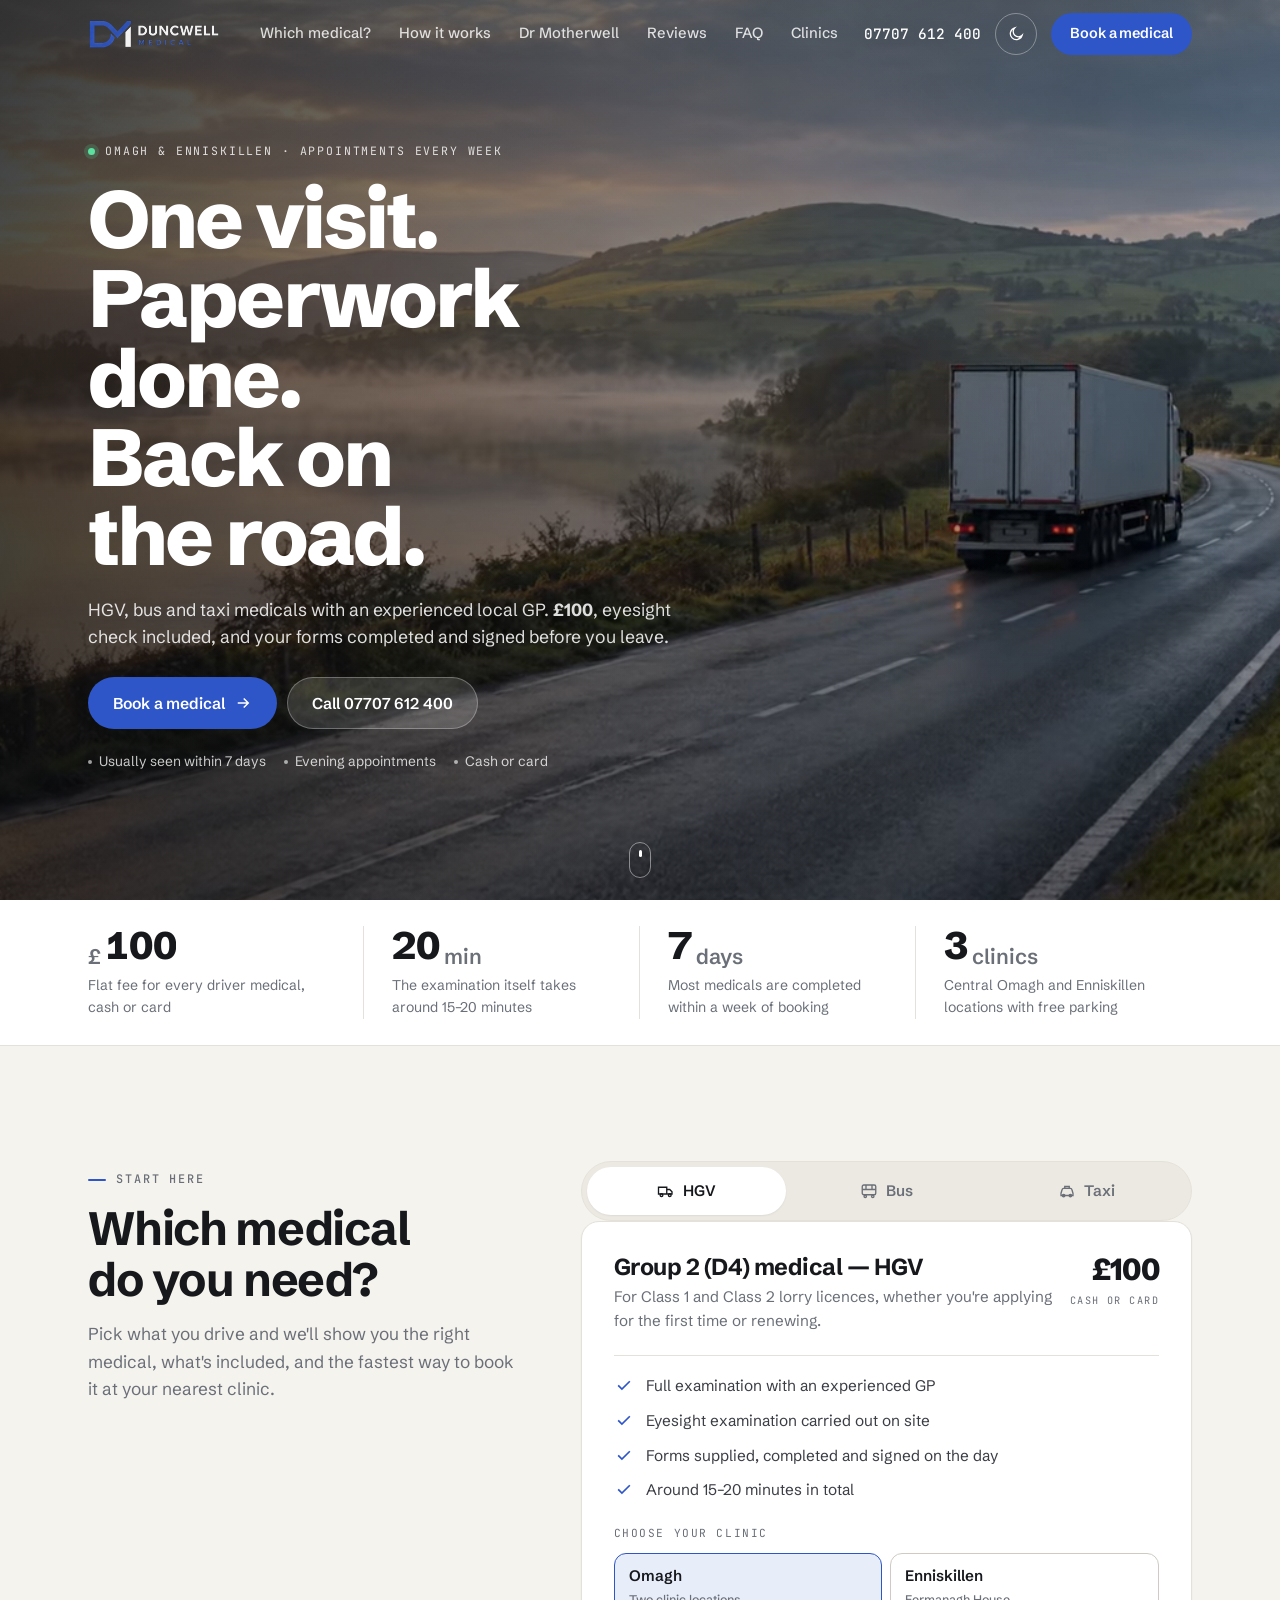
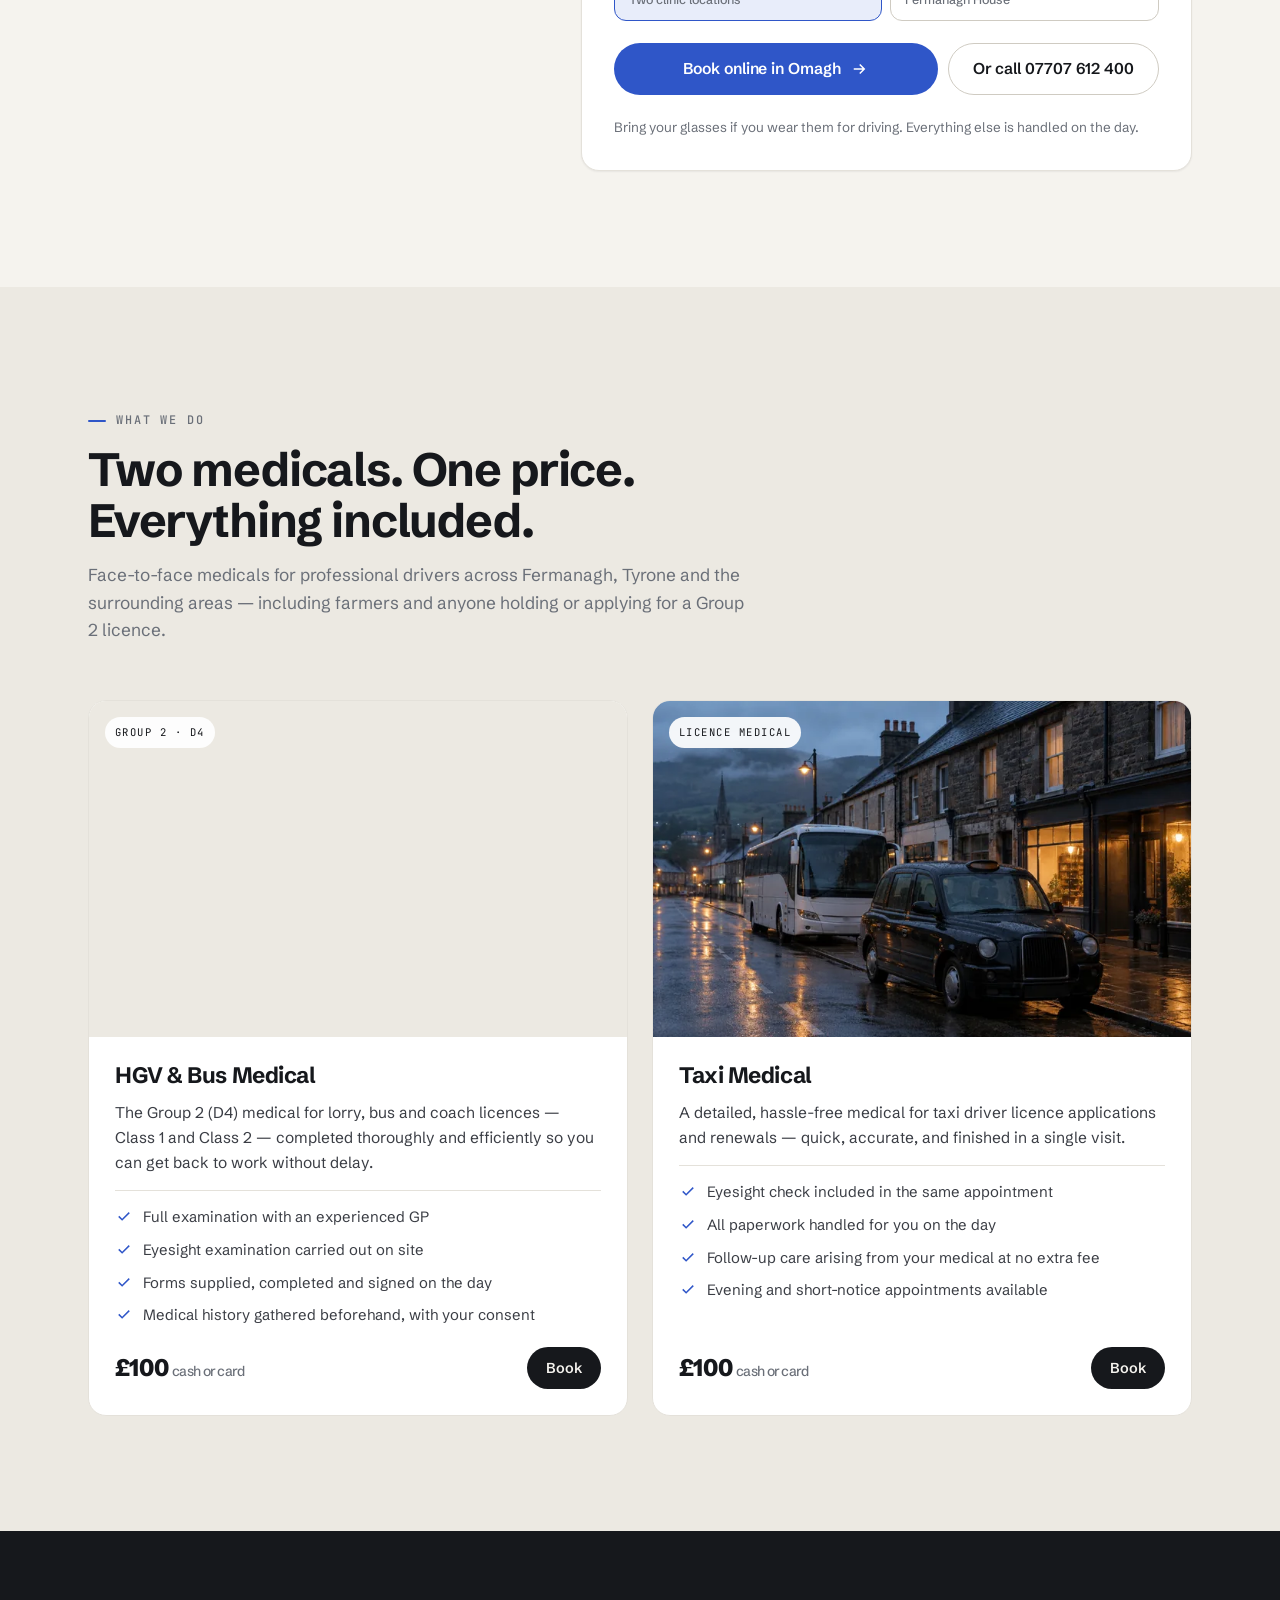
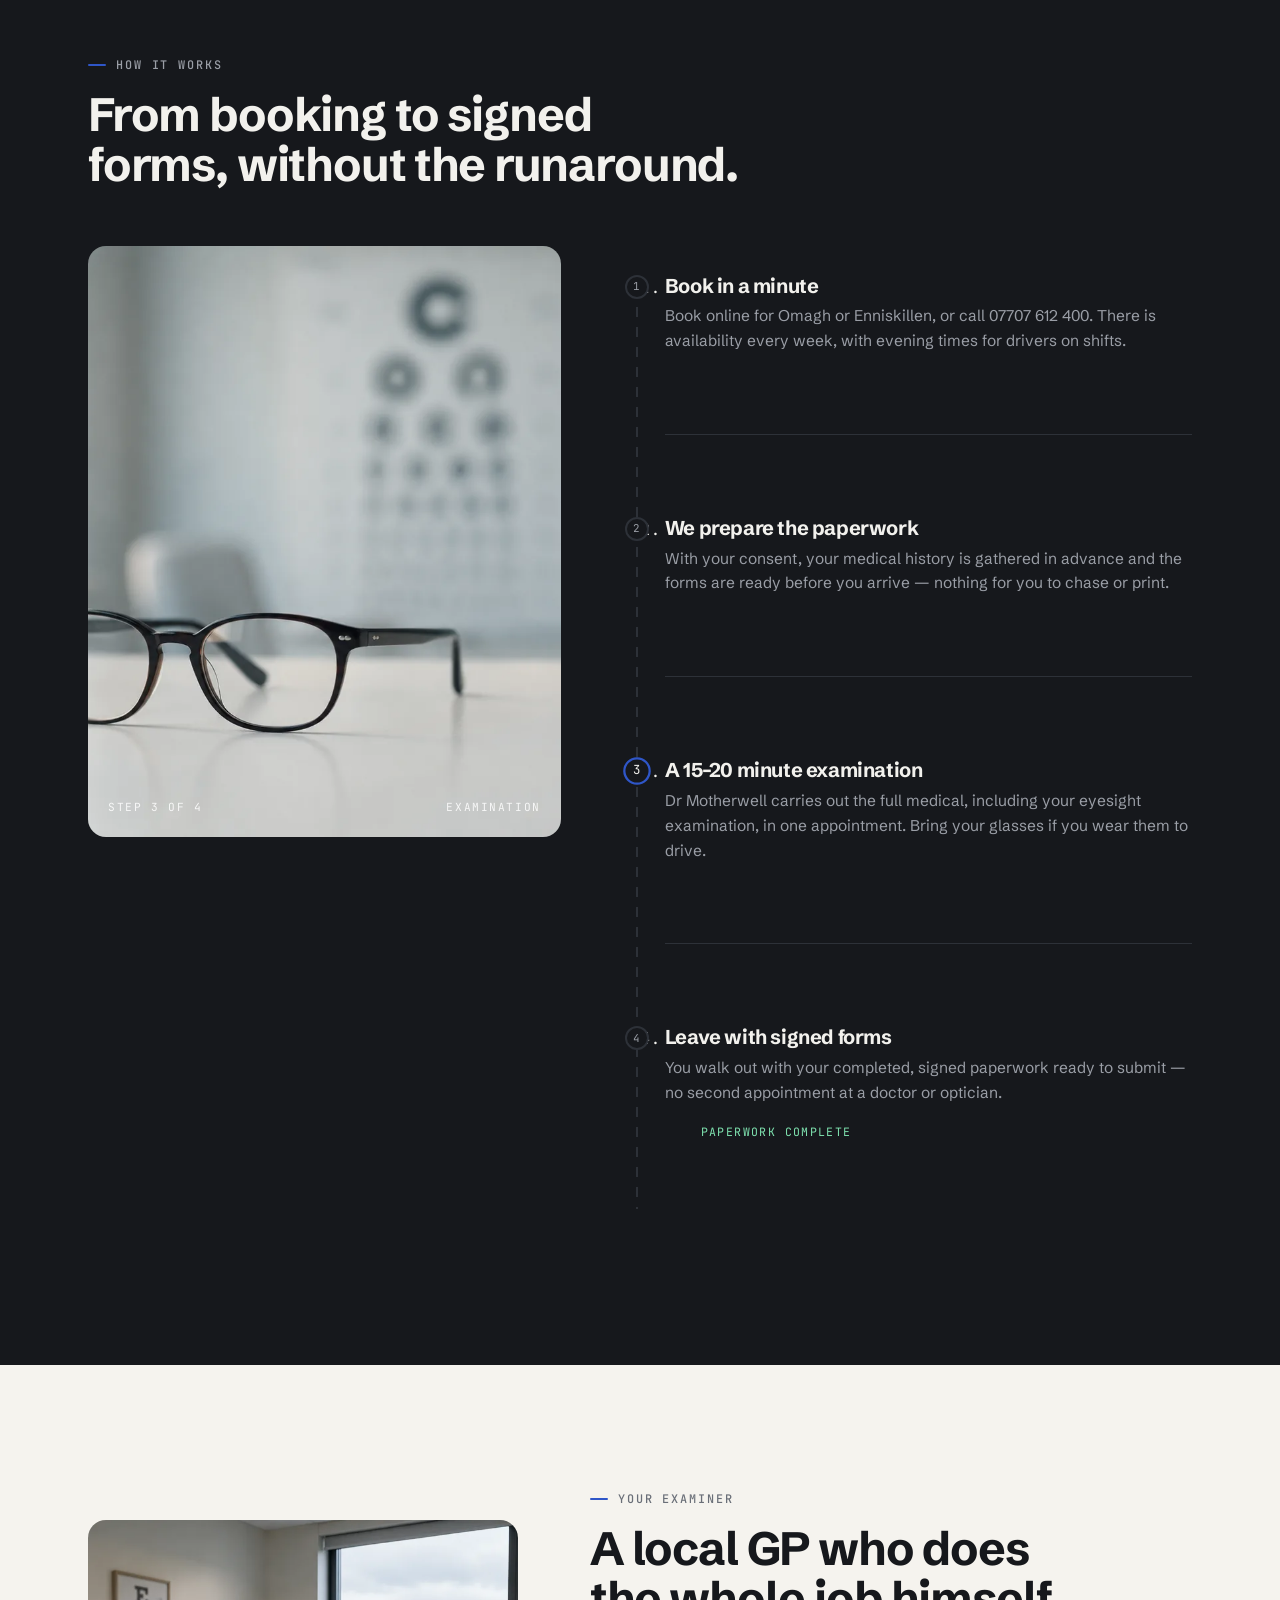
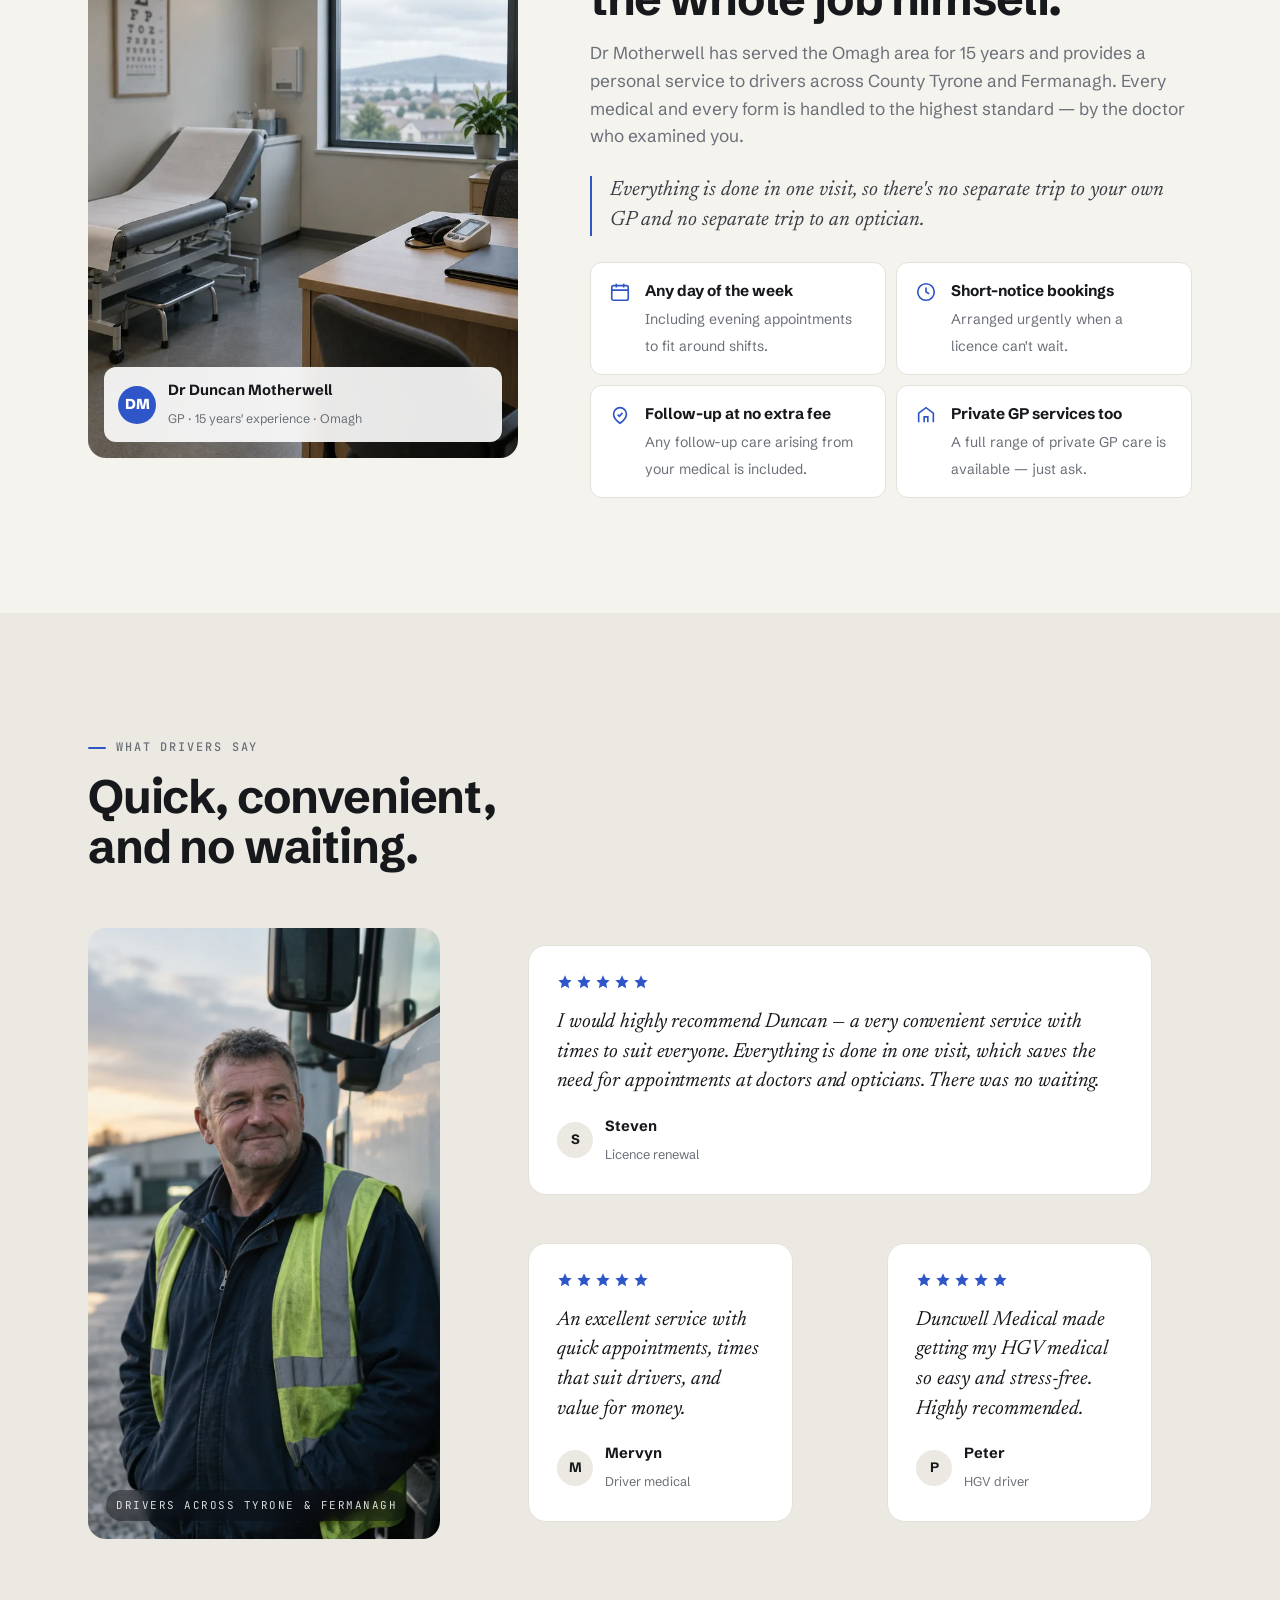
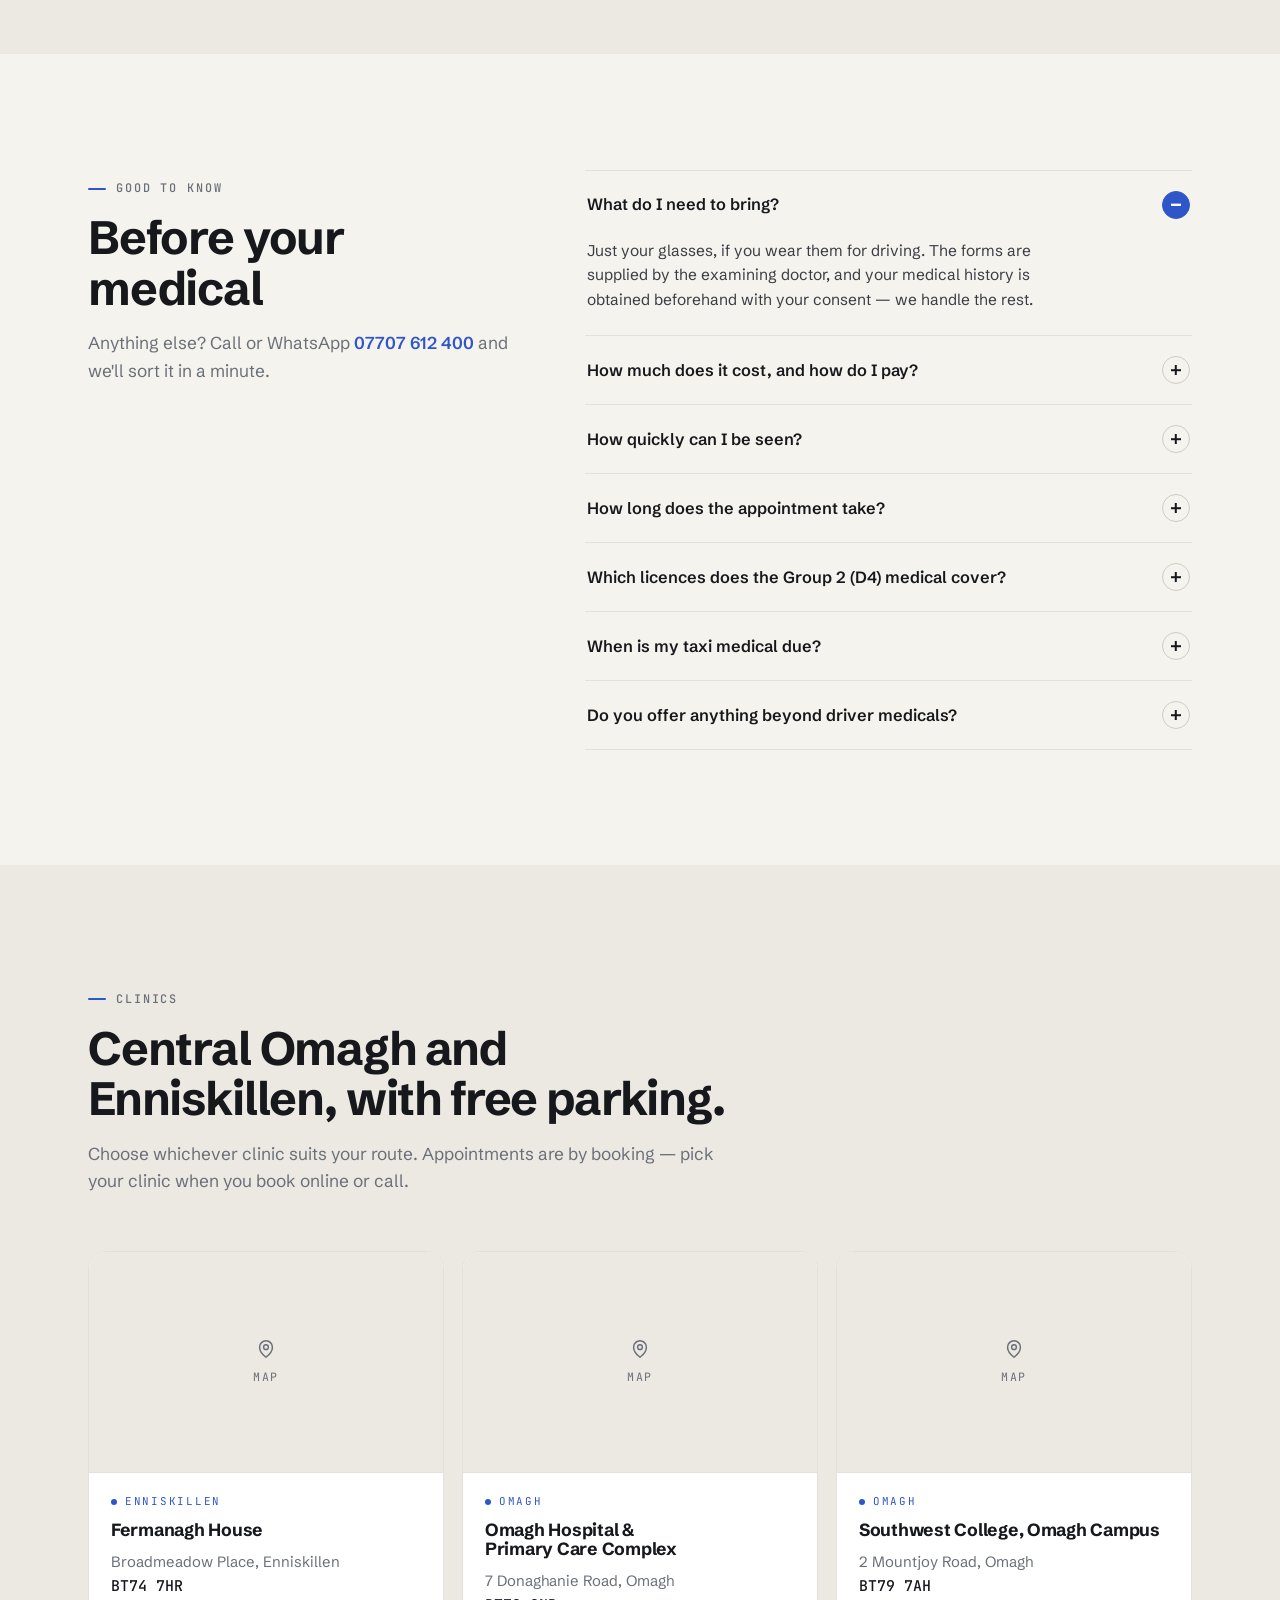
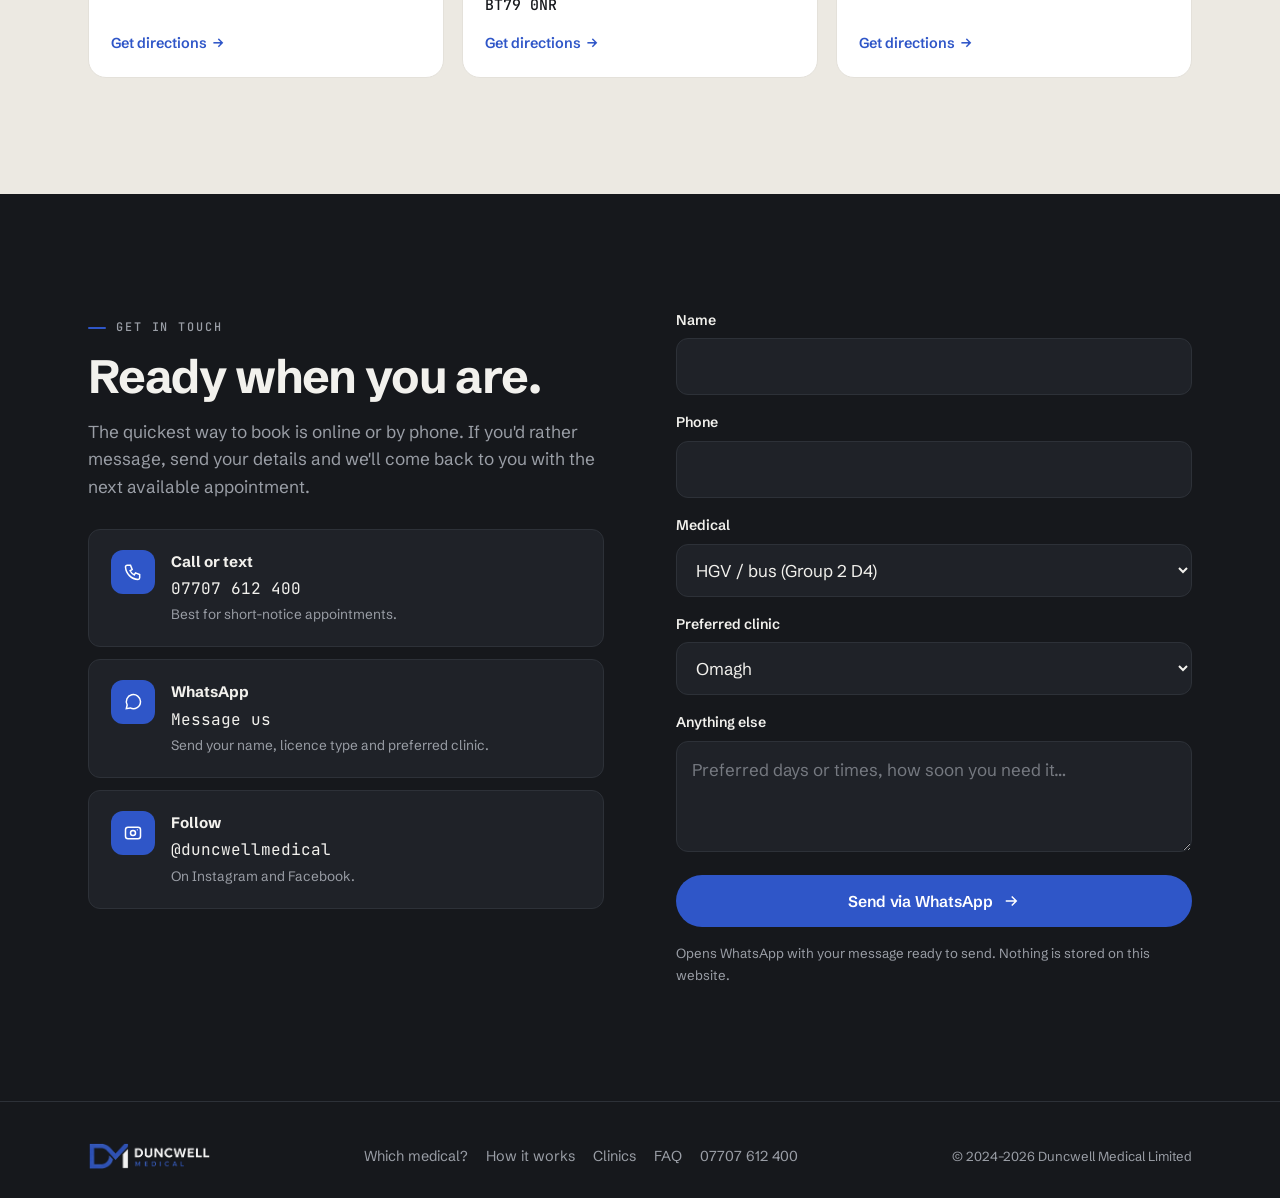
==== commit 67facfbe: "v2: version-stamp CSS and JS so updates bypass the Pages cache Co-Authored-By: Claude Fable 5.1 <nor" ====
--- a/v2/index.html
+++ b/v2/index.html
@@ -13,7 +13,7 @@
 <link rel="preconnect" href="https://fonts.googleapis.com">
 <link rel="preconnect" href="https://fonts.gstatic.com" crossorigin>
 <link rel="stylesheet" href="https://fonts.googleapis.com/css2?family=Schibsted+Grotesk:ital,wght@0,400..900;1,400..900&family=Newsreader:ital,opsz,wght@1,6..72,400;1,6..72,500&family=JetBrains+Mono:wght@400;500&display=swap">
-<link rel="stylesheet" href="assets/css/site.css">
+<link rel="stylesheet" href="assets/css/site.css?v=20261006b">
 <link rel="preload" as="image" href="assets/img/hero-768.webp" imagesrcset="assets/img/hero-768.webp 768w, assets/img/hero-1280.webp 1280w, assets/img/hero-1920.webp 1920w" imagesizes="100vw" fetchpriority="high">
 <script>
   /* Theme before first paint: light by default, remember the visitor's choice */
@@ -497,6 +497,6 @@
   </div>
 </dialog>
 
-<script src="assets/js/site.js" defer></script>
+<script src="assets/js/site.js?v=20261006b" defer></script>
 </body>
 </html>
--- a/v2/assets/css/site.css
+++ b/v2/assets/css/site.css
@@ -191,9 +191,12 @@
 body.menu-open .burger span:nth-child(1){transform:translateY(4.1px) rotate(45deg)}
 body.menu-open .burger span:nth-child(2){opacity:0}
 body.menu-open .burger span:nth-child(3){transform:translateY(-4.1px) rotate(-45deg)}
+.nav a,.hdr-phone,.hdr-book{white-space:nowrap}
 @media (min-width:900px){
+  .hdr-phone,.hdr-book{display:inline-flex}
+}
+@media (min-width:1080px){
   .nav{display:flex}
-  .hdr-phone,.hdr-book{display:inline-flex}
   .burger{display:none}
 }
 
